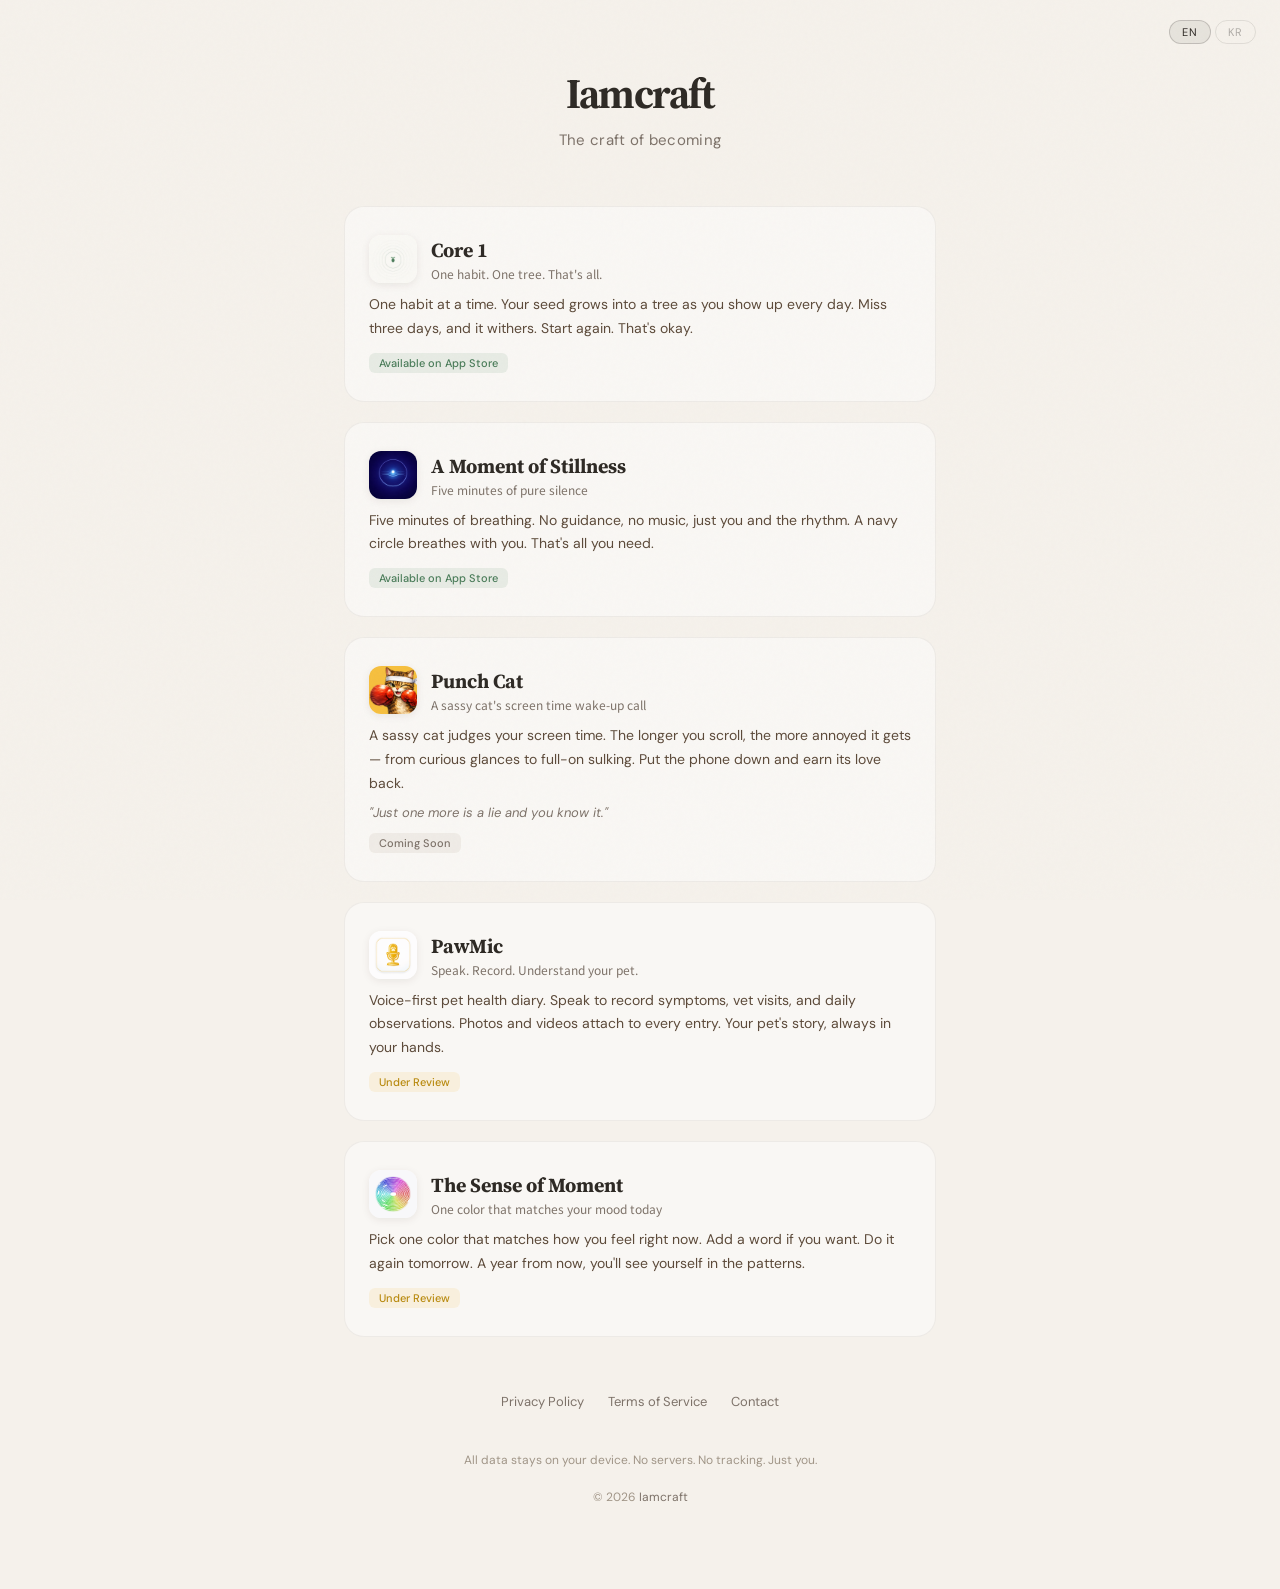
==== index.html @ b12e3357 "Update index.html" ====
<!DOCTYPE html>
<html lang="en">
<head>
  <meta charset="UTF-8">
  <meta name="viewport" content="width=device-width, initial-scale=1.0">
  <title>Iamcraft — The craft of becoming</title>
  <meta name="description" content="Iamcraft builds apps that help you craft who you are. Five apps, one philosophy: meet yourself.">
  <link rel="icon" type="image/svg+xml" href="data:image/svg+xml,<svg xmlns='http://www.w3.org/2000/svg' viewBox='0 0 100 100'><text y='.9em' font-size='90'>🌱</text></svg>">
  <style>
    @import url('https://fonts.googleapis.com/css2?family=Noto+Serif+KR:wght@400;600;700&family=Noto+Sans+KR:wght@300;400;500&family=Source+Serif+4:ital,wght@0,400;0,600;0,700;1,400&family=DM+Sans:ital,wght@0,300;0,400;0,500;1,300&display=swap');

    :root {
      --bg: #f5f1eb;
      --text: #2e2a25;
      --muted: #7d7269;
      --subtle: #a09587;
      --accent: #4a7c59;
      --card-bg: rgba(255,255,255,0.45);
      --card-border: rgba(125,114,105,0.1);
    }

    * { margin: 0; padding: 0; box-sizing: border-box; }

    body {
      font-family: 'DM Sans', 'Noto Sans KR', sans-serif;
      background: var(--bg);
      color: var(--text);
      min-height: 100vh;
    }

    body::after {
      content: '';
      position: fixed;
      top: 0; left: 0; right: 0; bottom: 0;
      pointer-events: none;
      opacity: 0.02;
      background-image: url("data:image/svg+xml,%3Csvg viewBox='0 0 256 256' xmlns='http://www.w3.org/2000/svg'%3E%3Cfilter id='noise'%3E%3CfeTurbulence type='fractalNoise' baseFrequency='0.9' numOctaves='4' stitchTiles='stitch'/%3E%3C/filter%3E%3Crect width='100%25' height='100%25' filter='url(%23noise)'/%3E%3C/svg%3E");
      z-index: 9999;
    }

    @keyframes fadeUp {
      from { opacity: 0; transform: translateY(24px); }
      to { opacity: 1; transform: translateY(0); }
    }

    .animate { opacity: 0; animation: fadeUp 0.8s ease forwards; }
    .animate-delay-1 { animation-delay: 0.15s; }
    .animate-delay-2 { animation-delay: 0.3s; }
    .animate-delay-3 { animation-delay: 0.45s; }
    .animate-delay-4 { animation-delay: 0.6s; }
    .animate-delay-5 { animation-delay: 0.75s; }
    .animate-delay-6 { animation-delay: 0.9s; }
    .animate-delay-7 { animation-delay: 1.05s; }

    .lang-toggle {
      position: fixed;
      top: 20px;
      right: 24px;
      display: flex;
      gap: 4px;
      z-index: 100;
    }

    .lang-btn {
      background: none;
      border: 1px solid rgba(46,42,37,0.1);
      border-radius: 14px;
      padding: 4px 12px;
      font-size: 11px;
      letter-spacing: 1px;
      color: rgba(46,42,37,0.35);
      cursor: pointer;
      transition: all 0.2s ease;
      font-family: 'DM Sans', sans-serif;
    }

    .lang-btn.active {
      background: rgba(46,42,37,0.07);
      color: var(--text);
      border-color: rgba(46,42,37,0.2);
    }

    .lang-btn:hover { background: rgba(46,42,37,0.05); }

    [data-lang] { display: none !important; }
    [data-lang].show { display: inline !important; }

    .container {
      max-width: 640px;
      margin: 0 auto;
      padding: 64px 24px 48px;
    }

    .header {
      text-align: center;
      margin-bottom: 56px;
    }

    .brand {
      font-family: 'Source Serif 4', 'Noto Serif KR', serif;
      font-size: 42px;
      font-weight: 700;
      color: var(--text);
      letter-spacing: -1.5px;
      margin-bottom: 8px;
    }

    .tagline {
      font-size: 15px;
      color: var(--muted);
      letter-spacing: 0.3px;
    }

    .apps {
      display: flex;
      flex-direction: column;
      gap: 20px;
      margin-bottom: 56px;
    }

    .app-card {
      background: var(--card-bg);
      border: 1.5px solid var(--card-border);
      border-radius: 20px;
      padding: 28px 24px;
      text-align: left;
      transition: transform 0.25s ease, box-shadow 0.25s ease;
      cursor: default;
    }

    .app-card:hover {
      transform: translateY(-3px);
      box-shadow: 0 12px 40px rgba(46,42,37,0.06);
    }

    .app-header {
      display: flex;
      align-items: center;
      gap: 14px;
      margin-bottom: 10px;
    }

    .app-icon {
      width: 48px;
      height: 48px;
      border-radius: 12px;
      flex-shrink: 0;
      overflow: hidden;
      box-shadow: 0 2px 8px rgba(0,0,0,0.08);
    }

    .app-icon img { width: 100%; height: 100%; object-fit: cover; }

    .app-name {
      font-family: 'Source Serif 4', 'Noto Serif KR', serif;
      font-size: 20px;
      font-weight: 700;
      color: var(--text);
    }

    .app-name-kr {
      font-family: 'Noto Sans KR', sans-serif;
      font-size: 12px;
      color: var(--muted);
      font-weight: 400;
      margin-top: 1px;
    }

    .app-desc {
      font-size: 14px;
      color: #5c4a3a;
      line-height: 1.7;
    }

    .app-cat-quote {
      font-size: 13px;
      color: var(--muted);
      font-style: italic;
      margin-top: 8px;
    }

    .badge {
      display: inline-block;
      font-size: 11px;
      font-weight: 500;
      padding: 3px 10px;
      border-radius: 6px;
      margin-top: 12px;
      text-decoration: none;
      transition: all 0.2s ease;
    }

    .badge-live { background: rgba(74,124,89,0.1); color: #4a7c59; }
    .badge-live:hover { background: rgba(74,124,89,0.18); }
    .badge-review { background: rgba(232,168,23,0.1); color: #b88a10; }
    .badge-soon { background: rgba(160,149,135,0.12); color: var(--muted); }

    .links {
      display: flex;
      gap: 24px;
      justify-content: center;
      flex-wrap: wrap;
      margin-bottom: 40px;
    }

    .links a {
      font-size: 13px;
      color: var(--muted);
      text-decoration: none;
      transition: color 0.2s;
    }

    .links a:hover { color: var(--accent); }

    .footer {
      text-align: center;
      padding-bottom: 32px;
    }

    .footer p {
      font-size: 12px;
      color: var(--subtle);
      line-height: 1.8;
    }

    .footer a { color: var(--muted); text-decoration: none; }
    .footer a:hover { color: var(--accent); }

    @media (max-width: 480px) {
      .container { padding: 48px 18px 32px; }
      .brand { font-size: 34px; }
      .app-card { padding: 22px 18px; }
    }
  </style>
</head>
<body>

<div class="lang-toggle">
  <button class="lang-btn active" onclick="setLang('en')" id="btn-en">EN</button>
  <button class="lang-btn" onclick="setLang('ko')" id="btn-ko">KR</button>
</div>

<div class="container">

  <div class="header animate">
    <div class="brand">Iamcraft</div>
    <div class="tagline">
      <span data-lang="en" class="show">The craft of becoming</span>
      <span data-lang="ko">나를 만드는 기술</span>
    </div>
  </div>

  <div class="apps">

    <!-- Core 1 -->
    <div class="app-card animate animate-delay-2">
      <div class="app-header">
        <div class="app-icon">
          <img src="core1-icon.png" alt="Core 1">
        </div>
        <div>
          <div class="app-name">Core 1</div>
          <div class="app-name-kr">
            <span data-lang="en" class="show">One habit. One tree. That's all.</span>
            <span data-lang="ko">습관 하나. 나무 하나. 그게 전부야.</span>
          </div>
        </div>
      </div>
      <div class="app-desc">
        <span data-lang="en" class="show">One habit at a time. Your seed grows into a tree as you show up every day. Miss three days, and it withers. Start again. That's okay.</span>
        <span data-lang="ko">한 번에 습관 하나. 씨앗을 심고 매일 체크인하면 나무가 자라. 3일 빠지면 시들어. 다시 심으면 돼. 괜찮아.</span>
      </div>
      <a href="https://apps.apple.com/app/core-1/id6759274693" class="badge badge-live" target="_blank">
        <span data-lang="en" class="show">Available on App Store</span>
        <span data-lang="ko">App Store에서 보기</span>
      </a>
    </div>

    <!-- A Moment of Stillness -->
    <div class="app-card animate animate-delay-3">
      <div class="app-header">
        <div class="app-icon">
          <img src="stillness-icon.png" alt="A Moment of Stillness">
        </div>
        <div>
          <div class="app-name">
            <span data-lang="en" class="show">A Moment of Stillness</span>
            <span data-lang="ko">정적의 시간</span>
          </div>
          <div class="app-name-kr">
            <span data-lang="en" class="show">Five minutes of pure silence</span>
            <span data-lang="ko">하루 5분, 나를 만나는 시간</span>
          </div>
        </div>
      </div>
      <div class="app-desc">
        <span data-lang="en" class="show">Five minutes of breathing. No guidance, no music, just you and the rhythm. A navy circle breathes with you. That's all you need.</span>
        <span data-lang="ko">목소리도, 음악도, 가이드도 없이. 숨쉬는 원 하나와 정적. 호흡 패턴을 설정하고, 알림을 받고, 매일의 기록을 달력에 남겨.</span>
      </div>
      <a href="https://apps.apple.com/app/a-moment-of-stillness/id6759428219" class="badge badge-live" target="_blank">
        <span data-lang="en" class="show">Available on App Store</span>
        <span data-lang="ko">App Store에서 보기</span>
      </a>
    </div>

    <!-- Punch Cat / 각성 한 방 -->
    <div class="app-card animate animate-delay-4">
      <div class="app-header">
        <div class="app-icon">
          <img src="punchcat-icon.png" alt="Punch Cat">
        </div>
        <div>
          <div class="app-name">
            <span data-lang="en" class="show">Punch Cat</span>
            <span data-lang="ko">각성 한 방</span>
          </div>
          <div class="app-name-kr">
            <span data-lang="en" class="show">A sassy cat's screen time wake-up call</span>
            <span data-lang="ko">도도한 고양이의 폰 내려놓기 잔소리</span>
          </div>
        </div>
      </div>
      <div class="app-desc">
        <span data-lang="en" class="show">A sassy cat judges your screen time. The longer you scroll, the more annoyed it gets — from curious glances to full-on sulking. Put the phone down and earn its love back.</span>
        <span data-lang="ko">도도한 고양이가 네 스크린 타임을 지켜봐. 오래 볼수록 더 삐져. 폰 내려놓으면 다시 사랑해줘.</span>
      </div>
      <div class="app-cat-quote">
        <span data-lang="en" class="show">"Just one more is a lie and you know it."</span>
        <span data-lang="ko">"하나만 더는 거짓말이잖아."</span>
      </div>
      <span class="badge badge-soon">
        <span data-lang="en" class="show">Coming Soon</span>
        <span data-lang="ko">출시 준비 중</span>
      </span>
    </div>

    <!-- PawMic -->
    <div class="app-card animate animate-delay-5">
      <div class="app-header">
        <div class="app-icon">
          <img src="pawmic-icon.png" alt="PawMic">
        </div>
        <div>
          <div class="app-name">PawMic</div>
          <div class="app-name-kr">
            <span data-lang="en" class="show">Speak. Record. Understand your pet.</span>
            <span data-lang="ko">말하고. 기록하고. 내 아이를 이해하고.</span>
          </div>
        </div>
      </div>
      <div class="app-desc">
        <span data-lang="en" class="show">Voice-first pet health diary. Speak to record symptoms, vet visits, and daily observations. Photos and videos attach to every entry. Your pet's story, always in your hands.</span>
        <span data-lang="ko">음성으로 기록하는 반려동물 건강 다이어리. 증상, 병원 방문, 일상을 말로 남기고, 사진과 영상을 함께 첨부해. 내 아이의 이야기, 항상 내 손안에.</span>
      </div>
      <span class="badge badge-review">
        <span data-lang="en" class="show">Under Review</span>
        <span data-lang="ko">심사 중</span>
      </span>
    </div>

    <!-- The Sense of Moment / 찰나의 감각 -->
    <div class="app-card animate animate-delay-6">
      <div class="app-header">
        <div class="app-icon">
          <img src="chalna-icon.png" alt="The Sense of Moment">
        </div>
        <div>
          <div class="app-name">
            <span data-lang="en" class="show">The Sense of Moment</span>
            <span data-lang="ko">찰나의 감각</span>
          </div>
          <div class="app-name-kr">
            <span data-lang="en" class="show">One color that matches your mood today</span>
            <span data-lang="ko">오늘 끌리는 색 하나</span>
          </div>
        </div>
      </div>
      <div class="app-desc">
        <span data-lang="en" class="show">Pick one color that matches how you feel right now. Add a word if you want. Do it again tomorrow. A year from now, you'll see yourself in the patterns.</span>
        <span data-lang="ko">지금 기분에 맞는 색 하나를 골라. 단어를 더해도 좋아. 내일 또 해봐. 1년 뒤, 패턴 속에서 나를 발견하게 될 거야.</span>
      </div>
      <span class="badge badge-review">
        <span data-lang="en" class="show">Under Review</span>
        <span data-lang="ko">심사 중</span>
      </span>
    </div>

  </div>

  <div class="links animate animate-delay-7">
    <a href="/privacy">Privacy Policy</a>
    <a href="/terms">Terms of Service</a>
    <a href="/contact">Contact</a>
  </div>

  <div class="footer animate animate-delay-7">
    <p>
      <span data-lang="en" class="show">All data stays on your device. No servers. No tracking. Just you.</span>
      <span data-lang="ko">모든 데이터는 기기에만 저장됩니다. 서버 없음. 추적 없음. 당신만.</span>
    </p>
    <p style="margin-top: 16px;">
      &copy; 2026 <a href="/">Iamcraft</a>
    </p>
  </div>

</div>

<script>
  function setLang(lang) {
    document.querySelectorAll('[data-lang]').forEach(function(el) {
      el.classList.toggle('show', el.dataset.lang === lang);
    });
    document.getElementById('btn-en').classList.toggle('active', lang === 'en');
    document.getElementById('btn-ko').classList.toggle('active', lang === 'ko');
    document.documentElement.lang = lang;
  }
  var isKo = navigator.language.startsWith('ko');
  setLang(isKo ? 'ko' : 'en');
</script>

</body>
</html>
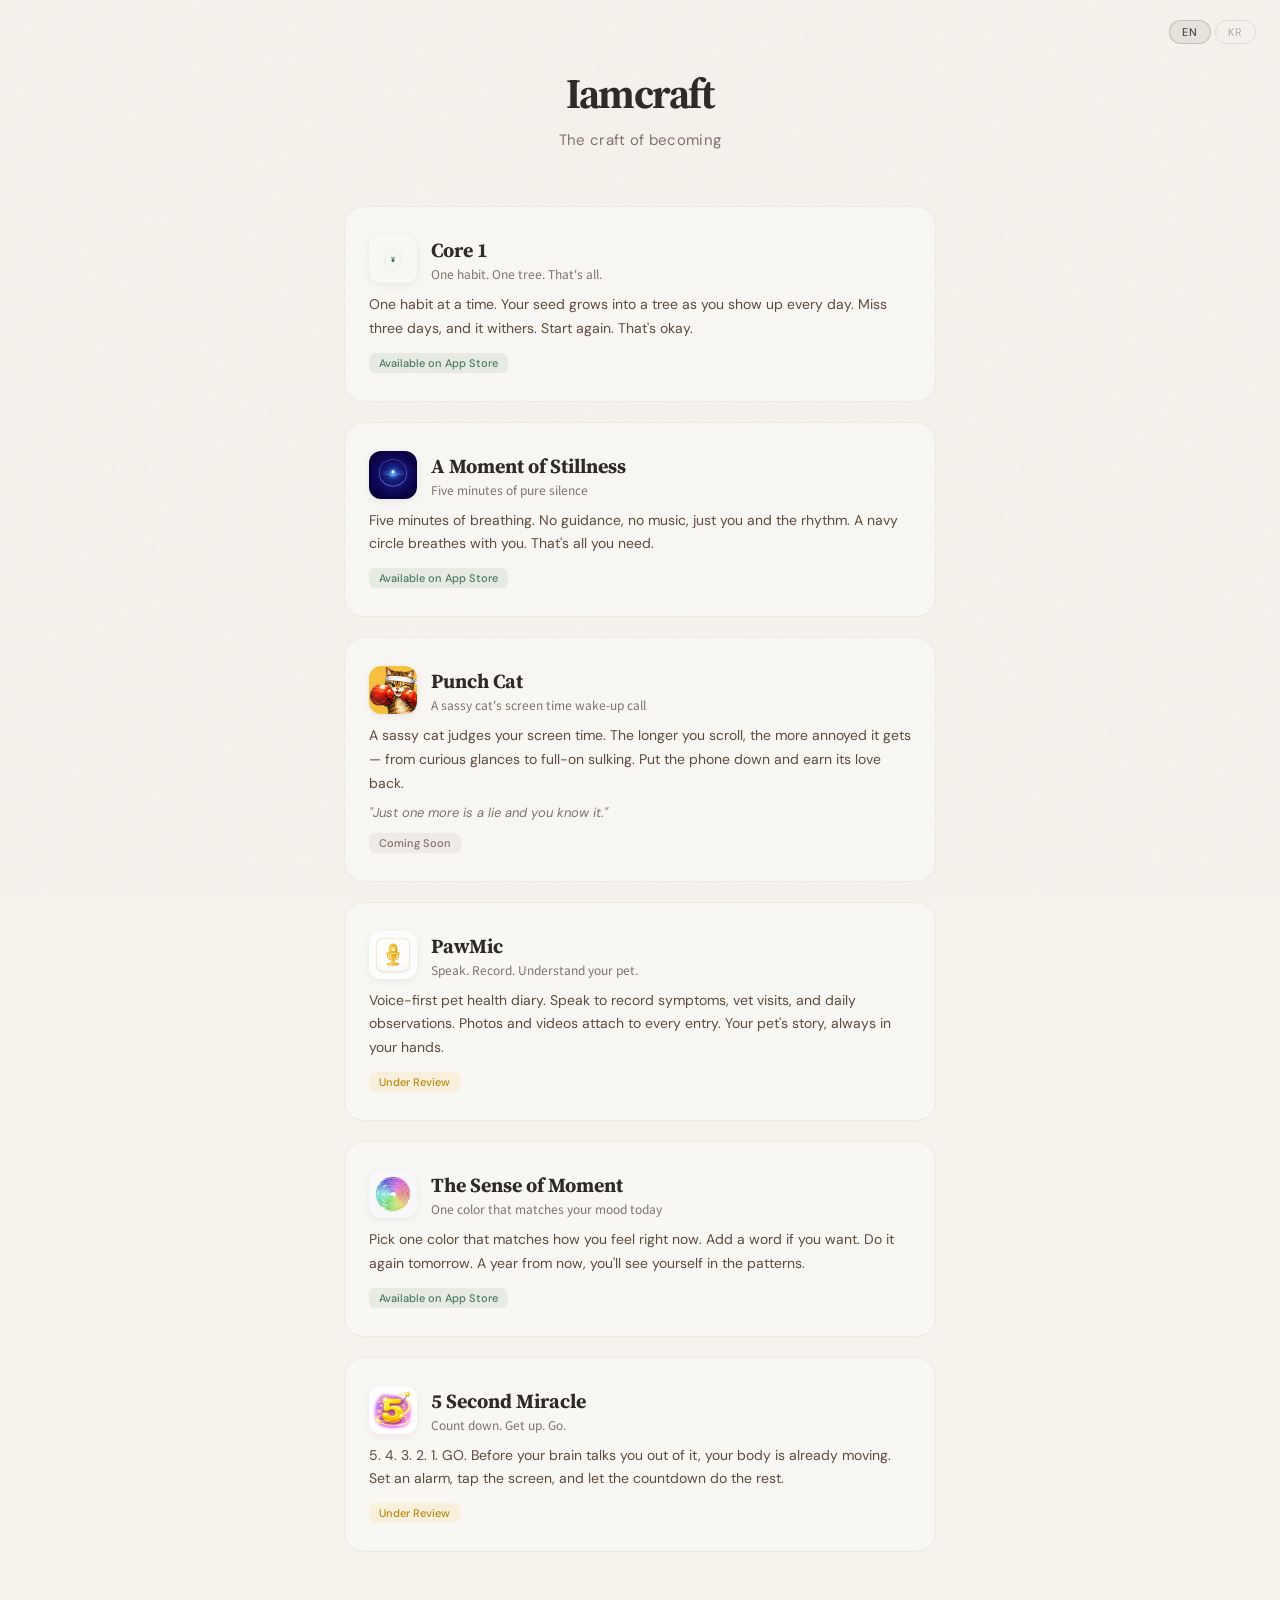
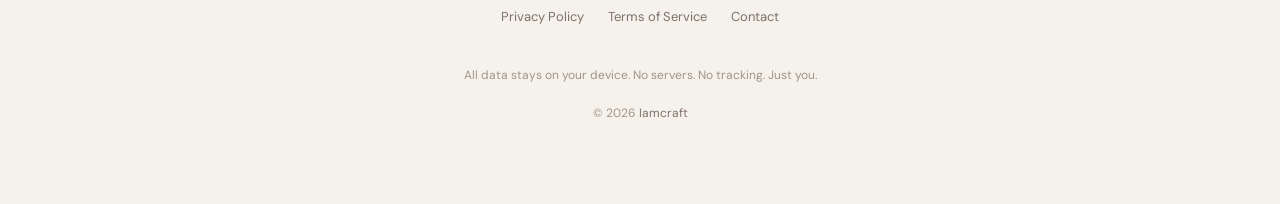
==== commit ec2923c2: "Update index.html" ====
--- a/index.html
+++ b/index.html
@@ -51,6 +51,7 @@
     .animate-delay-5 { animation-delay: 0.75s; }
     .animate-delay-6 { animation-delay: 0.9s; }
     .animate-delay-7 { animation-delay: 1.05s; }
+    .animate-delay-8 { animation-delay: 1.2s; }
 
     .lang-toggle {
       position: fixed;
@@ -256,7 +257,7 @@
     <div class="app-card animate animate-delay-2">
       <div class="app-header">
         <div class="app-icon">
-          <img src="core1-icon.png" alt="Core 1">
+          <img src="[data-uri]" alt="Core 1">
         </div>
         <div>
           <div class="app-name">Core 1</div>
@@ -280,7 +281,7 @@
     <div class="app-card animate animate-delay-3">
       <div class="app-header">
         <div class="app-icon">
-          <img src="stillness-icon.png" alt="A Moment of Stillness">
+          <img src="[data-uri]" alt="A Moment of Stillness">
         </div>
         <div>
           <div class="app-name">
@@ -307,7 +308,7 @@
     <div class="app-card animate animate-delay-4">
       <div class="app-header">
         <div class="app-icon">
-          <img src="punchcat-icon.png" alt="Punch Cat">
+          <img src="[data-uri]" alt="Punch Cat">
         </div>
         <div>
           <div class="app-name">
@@ -338,7 +339,7 @@
     <div class="app-card animate animate-delay-5">
       <div class="app-header">
         <div class="app-icon">
-          <img src="pawmic-icon.png" alt="PawMic">
+          <img src="[data-uri]" alt="PawMic">
         </div>
         <div>
           <div class="app-name">PawMic</div>
@@ -362,7 +363,7 @@
     <div class="app-card animate animate-delay-6">
       <div class="app-header">
         <div class="app-icon">
-          <img src="chalna-icon.png" alt="The Sense of Moment">
+          <img src="[data-uri]" alt="The Sense of Moment">
         </div>
         <div>
           <div class="app-name">
@@ -378,6 +379,33 @@
       <div class="app-desc">
         <span data-lang="en" class="show">Pick one color that matches how you feel right now. Add a word if you want. Do it again tomorrow. A year from now, you'll see yourself in the patterns.</span>
         <span data-lang="ko">지금 기분에 맞는 색 하나를 골라. 단어를 더해도 좋아. 내일 또 해봐. 1년 뒤, 패턴 속에서 나를 발견하게 될 거야.</span>
+      </div>
+      <a href="https://apps.apple.com/app/the-sense-of-moment/id6759734806" class="badge badge-live" target="_blank">
+        <span data-lang="en" class="show">Available on App Store</span>
+        <span data-lang="ko">App Store에서 보기</span>
+      </a>
+    </div>
+
+    <!-- 5 Second Miracle / 5초의 기적 -->
+    <div class="app-card animate animate-delay-7">
+      <div class="app-header">
+        <div class="app-icon">
+          <img src="[data-uri]" alt="5 Second Miracle">
+        </div>
+        <div>
+          <div class="app-name">
+            <span data-lang="en" class="show">5 Second Miracle</span>
+            <span data-lang="ko">5초의 기적</span>
+          </div>
+          <div class="app-name-kr">
+            <span data-lang="en" class="show">Count down. Get up. Go.</span>
+            <span data-lang="ko">세고. 일어나고. 지금 당장.</span>
+          </div>
+        </div>
+      </div>
+      <div class="app-desc">
+        <span data-lang="en" class="show">5. 4. 3. 2. 1. GO. Before your brain talks you out of it, your body is already moving. Set an alarm, tap the screen, and let the countdown do the rest.</span>
+        <span data-lang="ko">5. 4. 3. 2. 1. 지금 당장. 뇌가 변명을 시작하기 전에 몸이 먼저 움직여. 알람을 맞추고, 화면을 터치하면 카운트다운이 나머지를 해줘.</span>
       </div>
       <span class="badge badge-review">
         <span data-lang="en" class="show">Under Review</span>
@@ -387,13 +415,13 @@
 
   </div>
 
-  <div class="links animate animate-delay-7">
+  <div class="links animate animate-delay-8">
     <a href="/privacy">Privacy Policy</a>
     <a href="/terms">Terms of Service</a>
     <a href="/contact">Contact</a>
   </div>
 
-  <div class="footer animate animate-delay-7">
+  <div class="footer animate animate-delay-8">
     <p>
       <span data-lang="en" class="show">All data stays on your device. No servers. No tracking. Just you.</span>
       <span data-lang="ko">모든 데이터는 기기에만 저장됩니다. 서버 없음. 추적 없음. 당신만.</span>
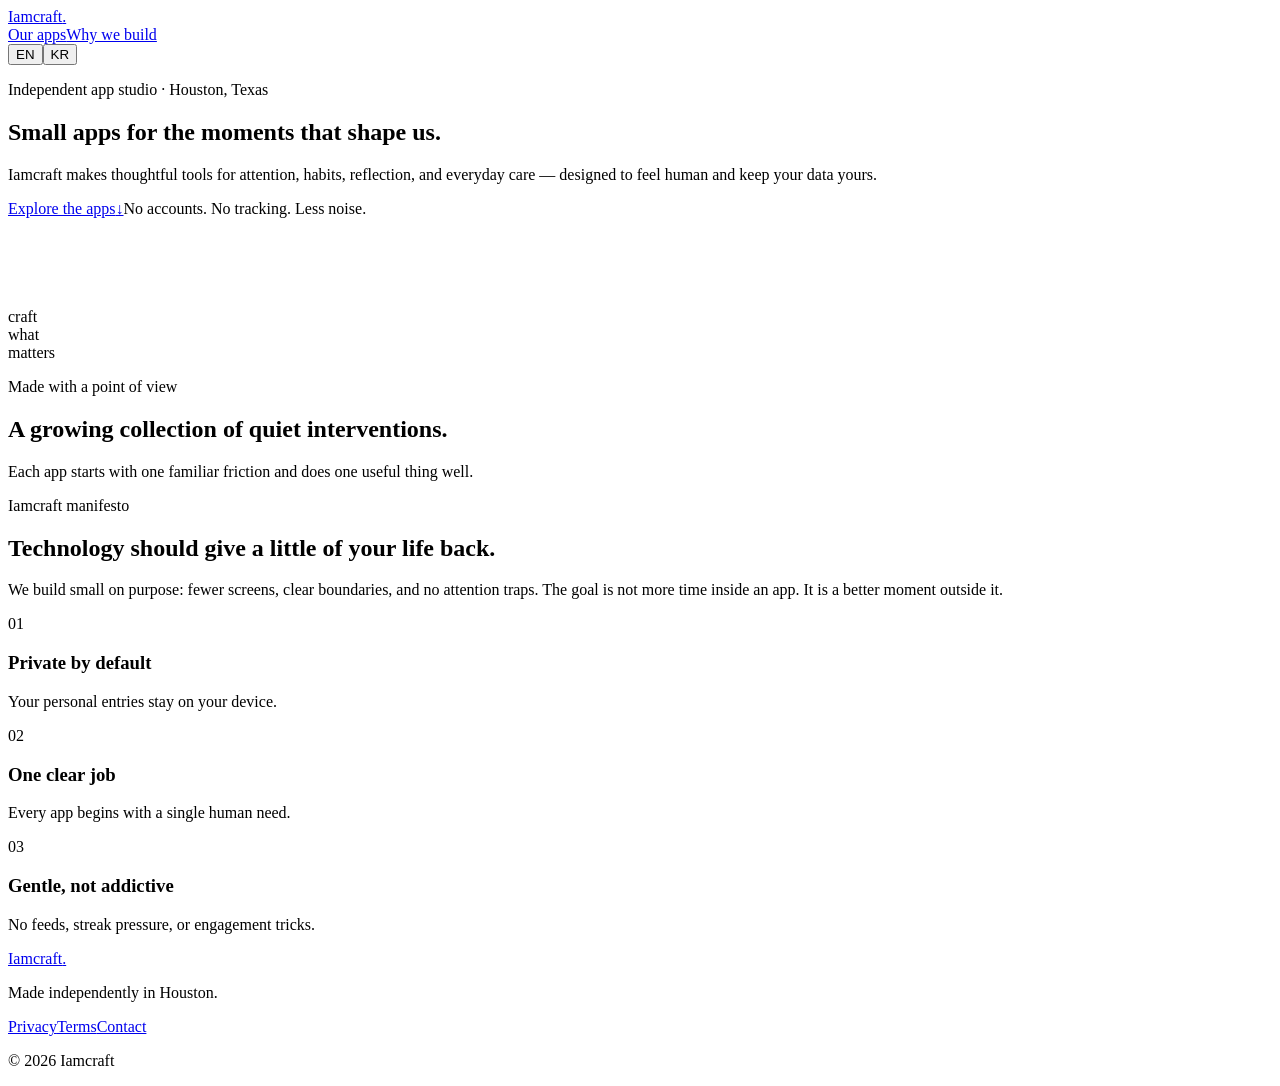
==== commit e0024f03: "Update print statement from 'Hello' to 'Goodbye'" ====
--- a/index.html
+++ b/index.html
@@ -1,450 +1,6 @@
-<!DOCTYPE html>
-<html lang="en">
-<head>
-  <meta charset="UTF-8">
-  <meta name="viewport" content="width=device-width, initial-scale=1.0">
-  <title>Iamcraft — The craft of becoming</title>
-  <meta name="description" content="Iamcraft builds apps that help you craft who you are. Five apps, one philosophy: meet yourself.">
-  <link rel="icon" type="image/svg+xml" href="data:image/svg+xml,<svg xmlns='http://www.w3.org/2000/svg' viewBox='0 0 100 100'><text y='.9em' font-size='90'>🌱</text></svg>">
-  <style>
-    @import url('https://fonts.googleapis.com/css2?family=Noto+Serif+KR:wght@400;600;700&family=Noto+Sans+KR:wght@300;400;500&family=Source+Serif+4:ital,wght@0,400;0,600;0,700;1,400&family=DM+Sans:ital,wght@0,300;0,400;0,500;1,300&display=swap');
-
-    :root {
-      --bg: #f5f1eb;
-      --text: #2e2a25;
-      --muted: #7d7269;
-      --subtle: #a09587;
-      --accent: #4a7c59;
-      --card-bg: rgba(255,255,255,0.45);
-      --card-border: rgba(125,114,105,0.1);
-    }
-
-    * { margin: 0; padding: 0; box-sizing: border-box; }
-
-    body {
-      font-family: 'DM Sans', 'Noto Sans KR', sans-serif;
-      background: var(--bg);
-      color: var(--text);
-      min-height: 100vh;
-    }
-
-    body::after {
-      content: '';
-      position: fixed;
-      top: 0; left: 0; right: 0; bottom: 0;
-      pointer-events: none;
-      opacity: 0.02;
-      background-image: url("data:image/svg+xml,%3Csvg viewBox='0 0 256 256' xmlns='http://www.w3.org/2000/svg'%3E%3Cfilter id='noise'%3E%3CfeTurbulence type='fractalNoise' baseFrequency='0.9' numOctaves='4' stitchTiles='stitch'/%3E%3C/filter%3E%3Crect width='100%25' height='100%25' filter='url(%23noise)'/%3E%3C/svg%3E");
-      z-index: 9999;
-    }
-
-    @keyframes fadeUp {
-      from { opacity: 0; transform: translateY(24px); }
-      to { opacity: 1; transform: translateY(0); }
-    }
-
-    .animate { opacity: 0; animation: fadeUp 0.8s ease forwards; }
-    .animate-delay-1 { animation-delay: 0.15s; }
-    .animate-delay-2 { animation-delay: 0.3s; }
-    .animate-delay-3 { animation-delay: 0.45s; }
-    .animate-delay-4 { animation-delay: 0.6s; }
-    .animate-delay-5 { animation-delay: 0.75s; }
-    .animate-delay-6 { animation-delay: 0.9s; }
-    .animate-delay-7 { animation-delay: 1.05s; }
-    .animate-delay-8 { animation-delay: 1.2s; }
-
-    .lang-toggle {
-      position: fixed;
-      top: 20px;
-      right: 24px;
-      display: flex;
-      gap: 4px;
-      z-index: 100;
-    }
-
-    .lang-btn {
-      background: none;
-      border: 1px solid rgba(46,42,37,0.1);
-      border-radius: 14px;
-      padding: 4px 12px;
-      font-size: 11px;
-      letter-spacing: 1px;
-      color: rgba(46,42,37,0.35);
-      cursor: pointer;
-      transition: all 0.2s ease;
-      font-family: 'DM Sans', sans-serif;
-    }
-
-    .lang-btn.active {
-      background: rgba(46,42,37,0.07);
-      color: var(--text);
-      border-color: rgba(46,42,37,0.2);
-    }
-
-    .lang-btn:hover { background: rgba(46,42,37,0.05); }
-
-    [data-lang] { display: none !important; }
-    [data-lang].show { display: inline !important; }
-
-    .container {
-      max-width: 640px;
-      margin: 0 auto;
-      padding: 64px 24px 48px;
-    }
-
-    .header {
-      text-align: center;
-      margin-bottom: 56px;
-    }
-
-    .brand {
-      font-family: 'Source Serif 4', 'Noto Serif KR', serif;
-      font-size: 42px;
-      font-weight: 700;
-      color: var(--text);
-      letter-spacing: -1.5px;
-      margin-bottom: 8px;
-    }
-
-    .tagline {
-      font-size: 15px;
-      color: var(--muted);
-      letter-spacing: 0.3px;
-    }
-
-    .apps {
-      display: flex;
-      flex-direction: column;
-      gap: 20px;
-      margin-bottom: 56px;
-    }
-
-    .app-card {
-      background: var(--card-bg);
-      border: 1.5px solid var(--card-border);
-      border-radius: 20px;
-      padding: 28px 24px;
-      text-align: left;
-      transition: transform 0.25s ease, box-shadow 0.25s ease;
-      cursor: default;
-    }
-
-    .app-card:hover {
-      transform: translateY(-3px);
-      box-shadow: 0 12px 40px rgba(46,42,37,0.06);
-    }
-
-    .app-header {
-      display: flex;
-      align-items: center;
-      gap: 14px;
-      margin-bottom: 10px;
-    }
-
-    .app-icon {
-      width: 48px;
-      height: 48px;
-      border-radius: 12px;
-      flex-shrink: 0;
-      overflow: hidden;
-      box-shadow: 0 2px 8px rgba(0,0,0,0.08);
-    }
-
-    .app-icon img { width: 100%; height: 100%; object-fit: cover; }
-
-    .app-name {
-      font-family: 'Source Serif 4', 'Noto Serif KR', serif;
-      font-size: 20px;
-      font-weight: 700;
-      color: var(--text);
-    }
-
-    .app-name-kr {
-      font-family: 'Noto Sans KR', sans-serif;
-      font-size: 12px;
-      color: var(--muted);
-      font-weight: 400;
-      margin-top: 1px;
-    }
-
-    .app-desc {
-      font-size: 14px;
-      color: #5c4a3a;
-      line-height: 1.7;
-    }
-
-    .app-cat-quote {
-      font-size: 13px;
-      color: var(--muted);
-      font-style: italic;
-      margin-top: 8px;
-    }
-
-    .badge {
-      display: inline-block;
-      font-size: 11px;
-      font-weight: 500;
-      padding: 3px 10px;
-      border-radius: 6px;
-      margin-top: 12px;
-      text-decoration: none;
-      transition: all 0.2s ease;
-    }
-
-    .badge-live { background: rgba(74,124,89,0.1); color: #4a7c59; }
-    .badge-live:hover { background: rgba(74,124,89,0.18); }
-    .badge-review { background: rgba(232,168,23,0.1); color: #b88a10; }
-    .badge-soon { background: rgba(160,149,135,0.12); color: var(--muted); }
-
-    .links {
-      display: flex;
-      gap: 24px;
-      justify-content: center;
-      flex-wrap: wrap;
-      margin-bottom: 40px;
-    }
-
-    .links a {
-      font-size: 13px;
-      color: var(--muted);
-      text-decoration: none;
-      transition: color 0.2s;
-    }
-
-    .links a:hover { color: var(--accent); }
-
-    .footer {
-      text-align: center;
-      padding-bottom: 32px;
-    }
-
-    .footer p {
-      font-size: 12px;
-      color: var(--subtle);
-      line-height: 1.8;
-    }
-
-    .footer a { color: var(--muted); text-decoration: none; }
-    .footer a:hover { color: var(--accent); }
-
-    @media (max-width: 480px) {
-      .container { padding: 48px 18px 32px; }
-      .brand { font-size: 34px; }
-      .app-card { padding: 22px 18px; }
-    }
-  </style>
-</head>
-<body>
-
-<div class="lang-toggle">
-  <button class="lang-btn active" onclick="setLang('en')" id="btn-en">EN</button>
-  <button class="lang-btn" onclick="setLang('ko')" id="btn-ko">KR</button>
-</div>
-
-<div class="container">
-
-  <div class="header animate">
-    <div class="brand">Iamcraft</div>
-    <div class="tagline">
-      <span data-lang="en" class="show">The craft of becoming</span>
-      <span data-lang="ko">나를 만드는 기술</span>
-    </div>
-  </div>
-
-  <div class="apps">
-
-    <!-- Core 1 -->
-    <div class="app-card animate animate-delay-2">
-      <div class="app-header">
-        <div class="app-icon">
-          <img src="[data-uri]" alt="Core 1">
-        </div>
-        <div>
-          <div class="app-name">Core 1</div>
-          <div class="app-name-kr">
-            <span data-lang="en" class="show">One habit. One tree. That's all.</span>
-            <span data-lang="ko">습관 하나. 나무 하나. 그게 전부야.</span>
-          </div>
-        </div>
-      </div>
-      <div class="app-desc">
-        <span data-lang="en" class="show">One habit at a time. Your seed grows into a tree as you show up every day. Miss three days, and it withers. Start again. That's okay.</span>
-        <span data-lang="ko">한 번에 습관 하나. 씨앗을 심고 매일 체크인하면 나무가 자라. 3일 빠지면 시들어. 다시 심으면 돼. 괜찮아.</span>
-      </div>
-      <a href="https://apps.apple.com/app/core-1/id6759274693" class="badge badge-live" target="_blank">
-        <span data-lang="en" class="show">Available on App Store</span>
-        <span data-lang="ko">App Store에서 보기</span>
-      </a>
-    </div>
-
-    <!-- A Moment of Stillness -->
-    <div class="app-card animate animate-delay-3">
-      <div class="app-header">
-        <div class="app-icon">
-          <img src="[data-uri]" alt="A Moment of Stillness">
-        </div>
-        <div>
-          <div class="app-name">
-            <span data-lang="en" class="show">A Moment of Stillness</span>
-            <span data-lang="ko">정적의 시간</span>
-          </div>
-          <div class="app-name-kr">
-            <span data-lang="en" class="show">Five minutes of pure silence</span>
-            <span data-lang="ko">하루 5분, 나를 만나는 시간</span>
-          </div>
-        </div>
-      </div>
-      <div class="app-desc">
-        <span data-lang="en" class="show">Five minutes of breathing. No guidance, no music, just you and the rhythm. A navy circle breathes with you. That's all you need.</span>
-        <span data-lang="ko">목소리도, 음악도, 가이드도 없이. 숨쉬는 원 하나와 정적. 호흡 패턴을 설정하고, 알림을 받고, 매일의 기록을 달력에 남겨.</span>
-      </div>
-      <a href="https://apps.apple.com/app/a-moment-of-stillness/id6759428219" class="badge badge-live" target="_blank">
-        <span data-lang="en" class="show">Available on App Store</span>
-        <span data-lang="ko">App Store에서 보기</span>
-      </a>
-    </div>
-
-    <!-- Punch Cat / 각성 한 방 -->
-    <div class="app-card animate animate-delay-4">
-      <div class="app-header">
-        <div class="app-icon">
-          <img src="[data-uri]" alt="Punch Cat">
-        </div>
-        <div>
-          <div class="app-name">
-            <span data-lang="en" class="show">Punch Cat</span>
-            <span data-lang="ko">각성 한 방</span>
-          </div>
-          <div class="app-name-kr">
-            <span data-lang="en" class="show">A sassy cat's screen time wake-up call</span>
-            <span data-lang="ko">도도한 고양이의 폰 내려놓기 잔소리</span>
-          </div>
-        </div>
-      </div>
-      <div class="app-desc">
-        <span data-lang="en" class="show">A sassy cat judges your screen time. The longer you scroll, the more annoyed it gets — from curious glances to full-on sulking. Put the phone down and earn its love back.</span>
-        <span data-lang="ko">도도한 고양이가 네 스크린 타임을 지켜봐. 오래 볼수록 더 삐져. 폰 내려놓으면 다시 사랑해줘.</span>
-      </div>
-      <div class="app-cat-quote">
-        <span data-lang="en" class="show">"Just one more is a lie and you know it."</span>
-        <span data-lang="ko">"하나만 더는 거짓말이잖아."</span>
-      </div>
-      <span class="badge badge-soon">
-        <span data-lang="en" class="show">Coming Soon</span>
-        <span data-lang="ko">출시 준비 중</span>
-      </span>
-    </div>
-
-    <!-- PawMic -->
-    <div class="app-card animate animate-delay-5">
-      <div class="app-header">
-        <div class="app-icon">
-          <img src="[data-uri]" alt="PawMic">
-        </div>
-        <div>
-          <div class="app-name">PawMic</div>
-          <div class="app-name-kr">
-            <span data-lang="en" class="show">Speak. Record. Understand your pet.</span>
-            <span data-lang="ko">말하고. 기록하고. 내 아이를 이해하고.</span>
-          </div>
-        </div>
-      </div>
-      <div class="app-desc">
-        <span data-lang="en" class="show">Voice-first pet health diary. Speak to record symptoms, vet visits, and daily observations. Photos and videos attach to every entry. Your pet's story, always in your hands.</span>
-        <span data-lang="ko">음성으로 기록하는 반려동물 건강 다이어리. 증상, 병원 방문, 일상을 말로 남기고, 사진과 영상을 함께 첨부해. 내 아이의 이야기, 항상 내 손안에.</span>
-      </div>
-      <span class="badge badge-review">
-        <span data-lang="en" class="show">Under Review</span>
-        <span data-lang="ko">심사 중</span>
-      </span>
-    </div>
-
-    <!-- The Sense of Moment / 찰나의 감각 -->
-    <div class="app-card animate animate-delay-6">
-      <div class="app-header">
-        <div class="app-icon">
-          <img src="[data-uri]" alt="The Sense of Moment">
-        </div>
-        <div>
-          <div class="app-name">
-            <span data-lang="en" class="show">The Sense of Moment</span>
-            <span data-lang="ko">찰나의 감각</span>
-          </div>
-          <div class="app-name-kr">
-            <span data-lang="en" class="show">One color that matches your mood today</span>
-            <span data-lang="ko">오늘 끌리는 색 하나</span>
-          </div>
-        </div>
-      </div>
-      <div class="app-desc">
-        <span data-lang="en" class="show">Pick one color that matches how you feel right now. Add a word if you want. Do it again tomorrow. A year from now, you'll see yourself in the patterns.</span>
-        <span data-lang="ko">지금 기분에 맞는 색 하나를 골라. 단어를 더해도 좋아. 내일 또 해봐. 1년 뒤, 패턴 속에서 나를 발견하게 될 거야.</span>
-      </div>
-      <a href="https://apps.apple.com/app/the-sense-of-moment/id6759734806" class="badge badge-live" target="_blank">
-        <span data-lang="en" class="show">Available on App Store</span>
-        <span data-lang="ko">App Store에서 보기</span>
-      </a>
-    </div>
-
-    <!-- 5 Second Miracle / 5초의 기적 -->
-    <div class="app-card animate animate-delay-7">
-      <div class="app-header">
-        <div class="app-icon">
-          <img src="[data-uri]" alt="5 Second Miracle">
-        </div>
-        <div>
-          <div class="app-name">
-            <span data-lang="en" class="show">5 Second Miracle</span>
-            <span data-lang="ko">5초의 기적</span>
-          </div>
-          <div class="app-name-kr">
-            <span data-lang="en" class="show">Count down. Get up. Go.</span>
-            <span data-lang="ko">세고. 일어나고. 지금 당장.</span>
-          </div>
-        </div>
-      </div>
-      <div class="app-desc">
-        <span data-lang="en" class="show">5. 4. 3. 2. 1. GO. Before your brain talks you out of it, your body is already moving. Set an alarm, tap the screen, and let the countdown do the rest.</span>
-        <span data-lang="ko">5. 4. 3. 2. 1. 지금 당장. 뇌가 변명을 시작하기 전에 몸이 먼저 움직여. 알람을 맞추고, 화면을 터치하면 카운트다운이 나머지를 해줘.</span>
-      </div>
-      <span class="badge badge-review">
-        <span data-lang="en" class="show">Under Review</span>
-        <span data-lang="ko">심사 중</span>
-      </span>
-    </div>
-
-  </div>
-
-  <div class="links animate animate-delay-8">
-    <a href="/privacy">Privacy Policy</a>
-    <a href="/terms">Terms of Service</a>
-    <a href="/contact">Contact</a>
-  </div>
-
-  <div class="footer animate animate-delay-8">
-    <p>
-      <span data-lang="en" class="show">All data stays on your device. No servers. No tracking. Just you.</span>
-      <span data-lang="ko">모든 데이터는 기기에만 저장됩니다. 서버 없음. 추적 없음. 당신만.</span>
-    </p>
-    <p style="margin-top: 16px;">
-      &copy; 2026 <a href="/">Iamcraft</a>
-    </p>
-  </div>
-
-</div>
-
-<script>
-  function setLang(lang) {
-    document.querySelectorAll('[data-lang]').forEach(function(el) {
-      el.classList.toggle('show', el.dataset.lang === lang);
-    });
-    document.getElementById('btn-en').classList.toggle('active', lang === 'en');
-    document.getElementById('btn-ko').classList.toggle('active', lang === 'ko');
-    document.documentElement.lang = lang;
-  }
-  var isKo = navigator.language.startsWith('ko');
-  setLang(isKo ? 'ko' : 'en');
-</script>
-
-</body>
-</html>
+<!doctype html><html lang="en"><head><meta charset="utf-8"><meta name="viewport" content="width=device-width,initial-scale=1"><title>Iamcraft — Small apps for meaningful moments</title><meta name="description" content="An independent app studio making thoughtful tools for attention, habits, reflection, and everyday care."><link rel="stylesheet" href="style.css"></head><body><main>
+<header class="siteHeader"><a href="./" class="wordmark">Iamcraft<span>.</span></a><nav><a href="#apps" data-en="Our apps" data-ko="앱 보기">Our apps</a><a href="#about" data-en="Why we build" data-ko="우리가 만드는 이유">Why we build</a></nav><div class="lang"><button class="active" data-set-lang="en">EN</button><button data-set-lang="ko">KR</button></div></header>
+<section class="hero"><div class="heroCopy"><p class="eyebrow" data-en="Independent app studio · Houston, Texas" data-ko="휴스턴의 독립 앱 스튜디오">Independent app studio · Houston, Texas</p><h1 data-en="Small apps for the moments that shape us." data-ko="우리를 조금씩 바꾸는 순간을 위한 작은 앱.">Small apps for the moments that shape us.</h1><p class="lede" data-en="Iamcraft makes thoughtful tools for attention, habits, reflection, and everyday care — designed to feel human and keep your data yours." data-ko="Iamcraft는 집중, 습관, 성찰, 일상의 돌봄을 위한 사려 깊은 도구를 만듭니다. 사람답게 느껴지고, 당신의 데이터는 당신에게 남도록 설계합니다.">Iamcraft makes thoughtful tools for attention, habits, reflection, and everyday care — designed to feel human and keep your data yours.</p><div class="heroActions"><a class="primary" href="#apps"><span data-en="Explore the apps" data-ko="앱 둘러보기">Explore the apps</span><b>↓</b></a><span class="quietNote" data-en="No accounts. No tracking. Less noise." data-ko="가입 없음. 추적 없음. 소음은 더 적게.">No accounts. No tracking. Less noise.</span></div></div><div class="heroIcons"><div class="floatingIcon icon1"><img src="apps/core1-icon.jpg" alt=""></div><div class="floatingIcon icon2"><img src="apps/stillness-icon.png" alt=""></div><div class="floatingIcon icon3"><img src="apps/punchcat-icon.png" alt=""></div><div class="floatingIcon icon4"><img src="apps/pawmic-icon.png" alt=""></div><div class="floatingIcon icon5"><img src="apps/chalna-icon.jpg" alt=""></div><div class="orbit"></div><div class="orbit orbitB"></div><span class="craftMark">craft<br>what<br>matters</span></div></section>
+<section class="appsSection" id="apps"><div class="sectionHead"><p class="eyebrow" data-en="Made with a point of view" data-ko="분명한 관점으로 만듭니다">Made with a point of view</p><h2 data-en="A growing collection of quiet interventions." data-ko="일상을 살짝 바꾸는 조용한 앱들.">A growing collection of quiet interventions.</h2><p data-en="Each app starts with one familiar friction and does one useful thing well." data-ko="익숙한 불편 하나에서 시작해, 꼭 필요한 한 가지를 잘하도록 만듭니다.">Each app starts with one familiar friction and does one useful thing well.</p></div><div class="appGrid" id="appGrid"></div></section>
+<section class="belief" id="about"><div class="beliefLead"><p class="eyebrow">Iamcraft manifesto</p><h2 data-en="Technology should give a little of your life back." data-ko="기술은 우리 삶의 시간을 조금 돌려줘야 합니다.">Technology should give a little of your life back.</h2><p data-en="We build small on purpose: fewer screens, clear boundaries, and no attention traps. The goal is not more time inside an app. It is a better moment outside it." data-ko="작게 만드는 데에는 이유가 있습니다. 화면은 적게, 경계는 분명하게, 시선을 붙잡는 장치는 없게. 앱 안에서 더 오래 머무는 것이 아니라, 앱 밖의 순간이 더 나아지는 것이 목표입니다.">We build small on purpose: fewer screens, clear boundaries, and no attention traps. The goal is not more time inside an app. It is a better moment outside it.</p></div><div class="principles"><div><span>01</span><h3 data-en="Private by default" data-ko="기본부터 프라이빗">Private by default</h3><p data-en="Your personal entries stay on your device." data-ko="개인 기록은 사용자의 기기에 남습니다.">Your personal entries stay on your device.</p></div><div><span>02</span><h3 data-en="One clear job" data-ko="분명한 한 가지">One clear job</h3><p data-en="Every app begins with a single human need." data-ko="모든 앱은 하나의 사람다운 필요에서 시작합니다.">Every app begins with a single human need.</p></div><div><span>03</span><h3 data-en="Gentle, not addictive" data-ko="중독 대신 다정함">Gentle, not addictive</h3><p data-en="No feeds, streak pressure, or engagement tricks." data-ko="피드, 스트릭 압박, 체류 유도 장치를 쓰지 않습니다.">No feeds, streak pressure, or engagement tricks.</p></div></div></section>
+<footer><div><a href="./" class="wordmark light">Iamcraft<span>.</span></a><p data-en="Made independently in Houston." data-ko="휴스턴에서 독립적으로 만듭니다.">Made independently in Houston.</p></div><div class="footerLinks"><a href="privacy/" data-en="Privacy" data-ko="개인정보처리방침">Privacy</a><a href="terms/" data-en="Terms" data-ko="이용약관">Terms</a><a href="mailto:support@iamcraft.co" data-en="Contact" data-ko="문의">Contact</a></div><p class="copyright">© 2026 Iamcraft</p></footer></main><script src="site.js"></script></body></html>
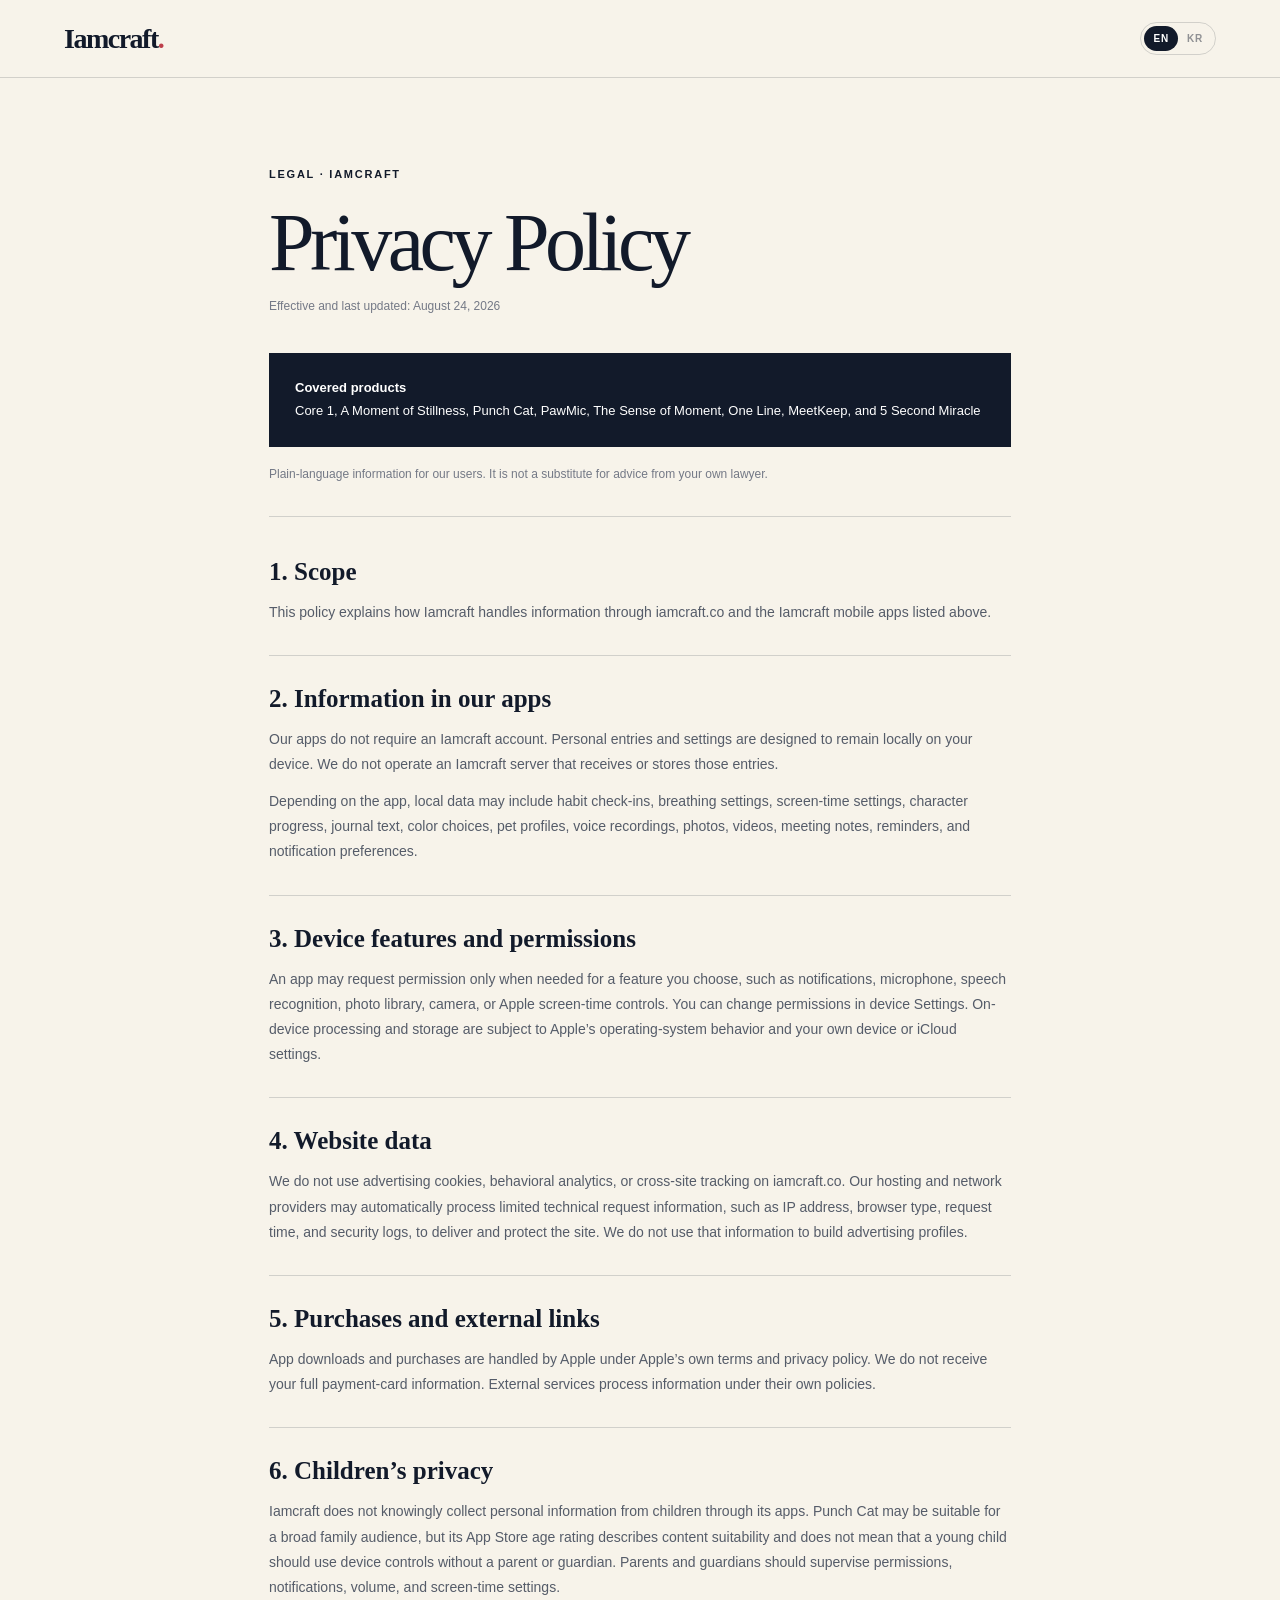
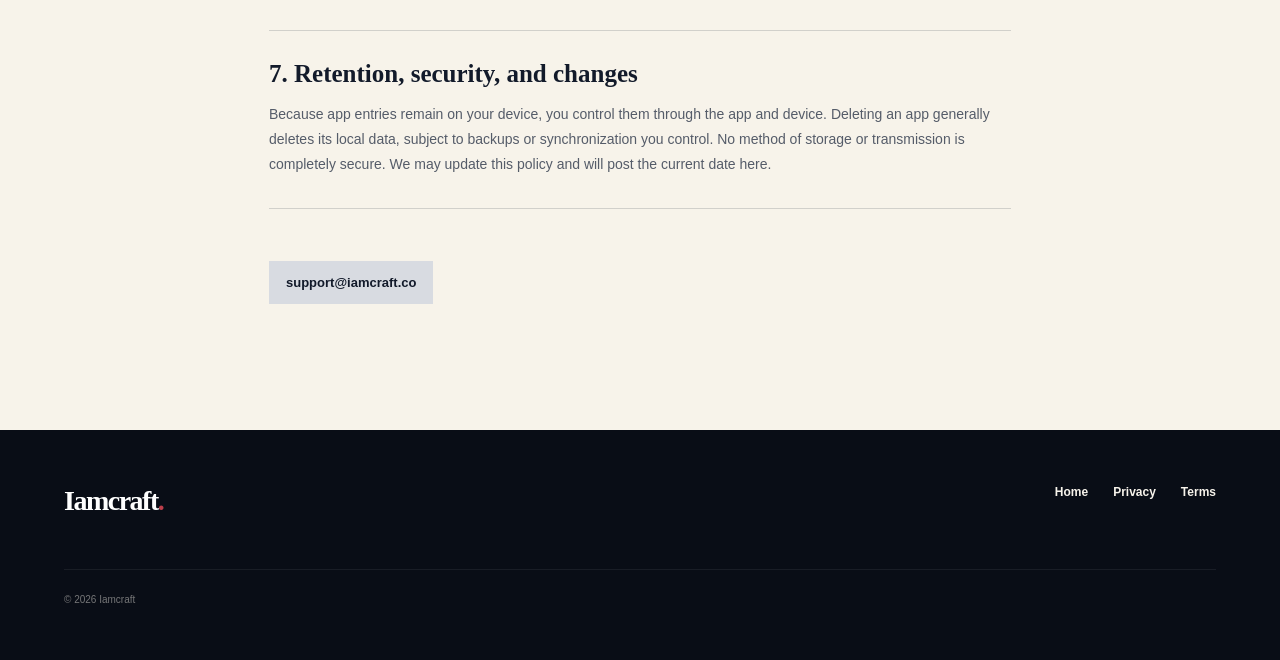
==== commit c1df729f: "Add files via upload" ====
--- a/index.html
+++ b/index.html
@@ -1,6 +1,8 @@
-<!doctype html><html lang="en"><head><meta charset="utf-8"><meta name="viewport" content="width=device-width,initial-scale=1"><title>Iamcraft — Small apps for meaningful moments</title><meta name="description" content="An independent app studio making thoughtful tools for attention, habits, reflection, and everyday care."><link rel="stylesheet" href="style.css"></head><body><main>
-<header class="siteHeader"><a href="./" class="wordmark">Iamcraft<span>.</span></a><nav><a href="#apps" data-en="Our apps" data-ko="앱 보기">Our apps</a><a href="#about" data-en="Why we build" data-ko="우리가 만드는 이유">Why we build</a></nav><div class="lang"><button class="active" data-set-lang="en">EN</button><button data-set-lang="ko">KR</button></div></header>
-<section class="hero"><div class="heroCopy"><p class="eyebrow" data-en="Independent app studio · Houston, Texas" data-ko="휴스턴의 독립 앱 스튜디오">Independent app studio · Houston, Texas</p><h1 data-en="Small apps for the moments that shape us." data-ko="우리를 조금씩 바꾸는 순간을 위한 작은 앱.">Small apps for the moments that shape us.</h1><p class="lede" data-en="Iamcraft makes thoughtful tools for attention, habits, reflection, and everyday care — designed to feel human and keep your data yours." data-ko="Iamcraft는 집중, 습관, 성찰, 일상의 돌봄을 위한 사려 깊은 도구를 만듭니다. 사람답게 느껴지고, 당신의 데이터는 당신에게 남도록 설계합니다.">Iamcraft makes thoughtful tools for attention, habits, reflection, and everyday care — designed to feel human and keep your data yours.</p><div class="heroActions"><a class="primary" href="#apps"><span data-en="Explore the apps" data-ko="앱 둘러보기">Explore the apps</span><b>↓</b></a><span class="quietNote" data-en="No accounts. No tracking. Less noise." data-ko="가입 없음. 추적 없음. 소음은 더 적게.">No accounts. No tracking. Less noise.</span></div></div><div class="heroIcons"><div class="floatingIcon icon1"><img src="apps/core1-icon.jpg" alt=""></div><div class="floatingIcon icon2"><img src="apps/stillness-icon.png" alt=""></div><div class="floatingIcon icon3"><img src="apps/punchcat-icon.png" alt=""></div><div class="floatingIcon icon4"><img src="apps/pawmic-icon.png" alt=""></div><div class="floatingIcon icon5"><img src="apps/chalna-icon.jpg" alt=""></div><div class="orbit"></div><div class="orbit orbitB"></div><span class="craftMark">craft<br>what<br>matters</span></div></section>
-<section class="appsSection" id="apps"><div class="sectionHead"><p class="eyebrow" data-en="Made with a point of view" data-ko="분명한 관점으로 만듭니다">Made with a point of view</p><h2 data-en="A growing collection of quiet interventions." data-ko="일상을 살짝 바꾸는 조용한 앱들.">A growing collection of quiet interventions.</h2><p data-en="Each app starts with one familiar friction and does one useful thing well." data-ko="익숙한 불편 하나에서 시작해, 꼭 필요한 한 가지를 잘하도록 만듭니다.">Each app starts with one familiar friction and does one useful thing well.</p></div><div class="appGrid" id="appGrid"></div></section>
-<section class="belief" id="about"><div class="beliefLead"><p class="eyebrow">Iamcraft manifesto</p><h2 data-en="Technology should give a little of your life back." data-ko="기술은 우리 삶의 시간을 조금 돌려줘야 합니다.">Technology should give a little of your life back.</h2><p data-en="We build small on purpose: fewer screens, clear boundaries, and no attention traps. The goal is not more time inside an app. It is a better moment outside it." data-ko="작게 만드는 데에는 이유가 있습니다. 화면은 적게, 경계는 분명하게, 시선을 붙잡는 장치는 없게. 앱 안에서 더 오래 머무는 것이 아니라, 앱 밖의 순간이 더 나아지는 것이 목표입니다.">We build small on purpose: fewer screens, clear boundaries, and no attention traps. The goal is not more time inside an app. It is a better moment outside it.</p></div><div class="principles"><div><span>01</span><h3 data-en="Private by default" data-ko="기본부터 프라이빗">Private by default</h3><p data-en="Your personal entries stay on your device." data-ko="개인 기록은 사용자의 기기에 남습니다.">Your personal entries stay on your device.</p></div><div><span>02</span><h3 data-en="One clear job" data-ko="분명한 한 가지">One clear job</h3><p data-en="Every app begins with a single human need." data-ko="모든 앱은 하나의 사람다운 필요에서 시작합니다.">Every app begins with a single human need.</p></div><div><span>03</span><h3 data-en="Gentle, not addictive" data-ko="중독 대신 다정함">Gentle, not addictive</h3><p data-en="No feeds, streak pressure, or engagement tricks." data-ko="피드, 스트릭 압박, 체류 유도 장치를 쓰지 않습니다.">No feeds, streak pressure, or engagement tricks.</p></div></div></section>
-<footer><div><a href="./" class="wordmark light">Iamcraft<span>.</span></a><p data-en="Made independently in Houston." data-ko="휴스턴에서 독립적으로 만듭니다.">Made independently in Houston.</p></div><div class="footerLinks"><a href="privacy/" data-en="Privacy" data-ko="개인정보처리방침">Privacy</a><a href="terms/" data-en="Terms" data-ko="이용약관">Terms</a><a href="mailto:support@iamcraft.co" data-en="Contact" data-ko="문의">Contact</a></div><p class="copyright">© 2026 Iamcraft</p></footer></main><script src="site.js"></script></body></html>
+<!doctype html><html lang="en"><head><meta charset="utf-8"><meta name="viewport" content="width=device-width,initial-scale=1"><title>Privacy Policy | Iamcraft</title><link rel="stylesheet" href="../style.css"></head><body><main class="legal"><header class="legalHeader"><a href="../" class="wordmark">Iamcraft<span>.</span></a><div class="lang"><button class="active" data-set-lang="en">EN</button><button data-set-lang="ko">KR</button></div></header><article><p class="eyebrow">Legal · Iamcraft</p><h1 data-en="Privacy Policy" data-ko="개인정보처리방침">Privacy Policy</h1><p class="updated" data-en="Effective and last updated: August 24, 2026" data-ko="시행 및 최종 수정일: 2026년 8월 24일">Effective and last updated: August 24, 2026</p><div class="covered"><strong data-en="Covered products" data-ko="적용 대상">Covered products</strong><br>Core 1, A Moment of Stillness, Punch Cat, PawMic, The Sense of Moment, One Line, MeetKeep, and 5 Second Miracle</div><p class="notice" data-en="Plain-language information for our users. It is not a substitute for advice from your own lawyer." data-ko="사용자를 위한 쉬운 안내이며, 개별 법률 자문을 대신하지 않습니다.">Plain-language information for our users. It is not a substitute for advice from your own lawyer.</p>
+<section><h2 data-en="1. Scope" data-ko="1. 적용 범위">1. Scope</h2><p data-en="This policy explains how Iamcraft handles information through iamcraft.co and the Iamcraft mobile apps listed above." data-ko="본 방침은 iamcraft.co와 위에 나열된 Iamcraft 모바일 앱에서 정보를 처리하는 방법을 설명합니다.">This policy explains how Iamcraft handles information through iamcraft.co and the Iamcraft mobile apps listed above.</p></section>
+<section><h2 data-en="2. Information in our apps" data-ko="2. 앱 내 정보">2. Information in our apps</h2><p data-en="Our apps do not require an Iamcraft account. Personal entries and settings are designed to remain locally on your device. We do not operate an Iamcraft server that receives or stores those entries." data-ko="Iamcraft 앱은 계정을 요구하지 않습니다. 개인 기록과 설정은 사용자의 기기에만 저장되도록 설계되며, 해당 기록을 수신하거나 저장하는 Iamcraft 서버를 운영하지 않습니다.">Our apps do not require an Iamcraft account. Personal entries and settings are designed to remain locally on your device.</p><p data-en="Depending on the app, local data may include habit check-ins, breathing settings, screen-time settings, character progress, journal text, color choices, pet profiles, voice recordings, photos, videos, meeting notes, reminders, and notification preferences." data-ko="앱에 따라 습관 체크인, 호흡 설정, 스크린 타임 설정, 캐릭터 진행 상태, 일기, 색상 선택, 반려동물 프로필, 음성 녹음, 사진, 영상, 미팅 메모, 알림 및 알림 설정이 기기에 저장될 수 있습니다.">Depending on the app, local data may include settings, entries, media, reminders, and notification preferences.</p></section>
+<section><h2 data-en="3. Device features and permissions" data-ko="3. 기기 기능 및 권한">3. Device features and permissions</h2><p data-en="An app may request permission only when needed for a feature you choose, such as notifications, microphone, speech recognition, photo library, camera, or Apple screen-time controls. You can change permissions in device Settings. On-device processing and storage are subject to Apple’s operating-system behavior and your own device or iCloud settings." data-ko="사용자가 선택한 기능에 필요한 경우에만 알림, 마이크, 음성 인식, 사진 보관함, 카메라 또는 Apple 스크린 타임 제어 권한을 요청할 수 있습니다. 기기 설정에서 권한을 변경할 수 있습니다. 기기 내 처리와 저장에는 Apple 운영체제 및 사용자의 기기·iCloud 설정이 적용됩니다.">An app may request permission only when needed for a feature you choose.</p></section>
+<section><h2 data-en="4. Website data" data-ko="4. 웹사이트 데이터">4. Website data</h2><p data-en="We do not use advertising cookies, behavioral analytics, or cross-site tracking on iamcraft.co. Our hosting and network providers may automatically process limited technical request information, such as IP address, browser type, request time, and security logs, to deliver and protect the site. We do not use that information to build advertising profiles." data-ko="iamcraft.co는 광고 쿠키, 행동 분석 또는 사이트 간 추적을 사용하지 않습니다. 사이트 제공과 보안을 위해 호스팅·네트워크 제공업체가 IP 주소, 브라우저 종류, 요청 시간, 보안 로그 등 제한적인 기술 정보를 자동 처리할 수 있습니다. Iamcraft는 이를 광고 프로필 생성에 사용하지 않습니다.">We do not use advertising cookies, behavioral analytics, or cross-site tracking on iamcraft.co.</p></section>
+<section><h2 data-en="5. Purchases and external links" data-ko="5. 구매 및 외부 링크">5. Purchases and external links</h2><p data-en="App downloads and purchases are handled by Apple under Apple’s own terms and privacy policy. We do not receive your full payment-card information. External services process information under their own policies." data-ko="앱 다운로드와 구매는 Apple의 약관과 개인정보처리방침에 따라 Apple이 처리합니다. Iamcraft는 사용자의 전체 결제 카드 정보를 받지 않습니다. 외부 서비스는 자체 방침에 따라 정보를 처리합니다.">App downloads and purchases are handled by Apple.</p></section>
+<section><h2 data-en="6. Children’s privacy" data-ko="6. 아동 개인정보">6. Children’s privacy</h2><p data-en="Iamcraft does not knowingly collect personal information from children through its apps. Punch Cat may be suitable for a broad family audience, but its App Store age rating describes content suitability and does not mean that a young child should use device controls without a parent or guardian. Parents and guardians should supervise permissions, notifications, volume, and screen-time settings." data-ko="Iamcraft는 앱을 통해 아동의 개인정보를 의도적으로 수집하지 않습니다. Punch Cat의 App Store 연령 등급은 콘텐츠 적합성을 나타낼 뿐 어린아이가 보호자 없이 기기 제어 기능을 사용해도 된다는 의미는 아닙니다. 보호자는 권한, 알림, 음량 및 스크린 타임 설정을 감독해야 합니다.">Iamcraft does not knowingly collect personal information from children through its apps.</p></section>
+<section><h2 data-en="7. Retention, security, and changes" data-ko="7. 보관, 보안 및 변경">7. Retention, security, and changes</h2><p data-en="Because app entries remain on your device, you control them through the app and device. Deleting an app generally deletes its local data, subject to backups or synchronization you control. No method of storage or transmission is completely secure. We may update this policy and will post the current date here." data-ko="앱 기록은 기기에 남으므로 앱과 기기를 통해 사용자가 직접 통제합니다. 앱 삭제 시 일반적으로 로컬 데이터도 삭제되지만 사용자가 설정한 백업 또는 동기화에는 남을 수 있습니다. 어떠한 저장 또는 전송 방식도 완전히 안전하다고 보장할 수 없습니다. 변경 시 최신 날짜를 게시합니다.">Because app entries remain on your device, you control them through the app and device.</p></section><p class="legalContact"><a href="mailto:support@iamcraft.co">support@iamcraft.co</a></p></article><footer><div><a href="../" class="wordmark light">Iamcraft<span>.</span></a></div><div class="footerLinks"><a href="../">Home</a><a href="../privacy/">Privacy</a><a href="../terms/">Terms</a></div><p class="copyright">© 2026 Iamcraft</p></footer></main><script src="../legal.js"></script></body></html>
--- a/style.css
+++ b/style.css
@@ -0,0 +1,10 @@
+@import "tailwindcss";
+:root{--ink:#121a2a;--paper:#f7f3eb;--acid:#d8dbe1;--coral:#bd3f4b;--line:rgba(18,26,42,.16)}*{box-sizing:border-box}html{scroll-behavior:smooth}body{margin:0;background:var(--paper);color:var(--ink);font-family:Arial,"Noto Sans KR",sans-serif}a{color:inherit;text-decoration:none}button{font:inherit}main{overflow:hidden}
+.siteHeader{height:86px;max-width:1440px;margin:auto;padding:0 5vw;display:grid;grid-template-columns:1fr auto 1fr;align-items:center;border-bottom:1px solid var(--line);position:relative;z-index:10}.wordmark{font-family:Georgia,serif;font-size:28px;font-weight:700;letter-spacing:-1.5px}.wordmark span{color:var(--coral)}nav{display:flex;gap:34px;font-size:13px;font-weight:700}nav a:hover,.footerLinks a:hover{opacity:.55}.lang{justify-self:end;border:1px solid var(--line);border-radius:999px;padding:3px;display:flex}.lang button{border:0;background:transparent;color:var(--ink);opacity:.45;font-size:10px;font-weight:800;letter-spacing:.08em;padding:7px 9px;border-radius:999px;cursor:pointer}.lang button.active{background:var(--ink);color:white;opacity:1}
+.hero{min-height:690px;max-width:1440px;margin:auto;padding:88px 5vw 94px;display:grid;grid-template-columns:1.08fr .92fr;gap:7vw;align-items:center}.eyebrow{text-transform:uppercase;font-size:11px;font-weight:800;letter-spacing:.16em;margin:0 0 22px}.hero h1{font-family:Georgia,serif;font-size:clamp(58px,7.2vw,108px);font-weight:500;line-height:.91;letter-spacing:-.065em;max-width:850px;margin:0}.lede{font-size:18px;line-height:1.7;max-width:640px;margin:35px 0 0;color:#535b6a}.heroActions{display:flex;align-items:center;gap:28px;margin-top:36px}.primary{display:inline-flex;align-items:center;gap:30px;background:var(--ink);color:white;padding:16px 22px;border-radius:3px;font-size:13px;font-weight:700;transition:.2s}.primary:hover{transform:translateY(-2px)}.primary span{font-size:18px}.quietNote{font-size:12px;font-weight:700;color:#747986}
+.heroIcons{height:480px;position:relative}.floatingIcon{position:absolute;z-index:3;filter:drop-shadow(0 18px 25px rgba(18,26,42,.16));animation:drift 6s ease-in-out infinite}.floatingIcon img{display:block;width:100%;height:100%;object-fit:cover;border-radius:24%}.icon1{width:135px;height:135px;left:4%;top:13%;transform:rotate(-7deg)}.icon2{width:112px;height:112px;right:5%;top:5%;transform:rotate(7deg);animation-delay:-1s}.icon3{width:150px;height:150px;right:2%;bottom:7%;transform:rotate(6deg);animation-delay:-2s}.icon4{width:118px;height:118px;left:7%;bottom:6%;transform:rotate(-5deg);animation-delay:-3s}.icon5{width:95px;height:95px;left:45%;top:42%;animation-delay:-4s}.orbit{position:absolute;border:1px solid var(--line);border-radius:50%;left:9%;top:1%;width:84%;aspect-ratio:1}.orbitB{left:24%;top:17%;width:54%;border-style:dashed}.craftMark{position:absolute;left:39%;top:35%;font-family:Georgia,serif;font-size:18px;font-style:italic;line-height:1.12;text-align:center;opacity:.55;transform:rotate(-8deg)}@keyframes drift{50%{margin-top:-12px}}
+.appsSection{background:#111a2c;color:#fffaf2;padding:110px 5vw 120px}.sectionHead{max-width:1320px;margin:0 auto 56px;display:grid;grid-template-columns:.55fr 1.4fr .8fr;gap:50px;align-items:end}.sectionHead .eyebrow{align-self:start;color:#f09aa2}.sectionHead h2{font-family:Georgia,serif;font-weight:500;font-size:clamp(42px,5vw,76px);line-height:.98;letter-spacing:-.045em;margin:0}.sectionHead>p:last-child{font-size:15px;line-height:1.7;color:#c9cbd2;margin:0}.appGrid{max-width:1320px;margin:auto;display:grid;grid-template-columns:repeat(4,1fr);border-top:1px solid #ffffff33;border-left:1px solid #ffffff33}.appCard{height:100%;min-height:480px;padding:28px;border-right:1px solid #ffffff33;border-bottom:1px solid #ffffff33;position:relative;transition:.25s}.cardWrap[href] .appCard:hover{background:#f1ece5;color:var(--ink);transform:translateY(-5px)}.appTop{display:flex;align-items:flex-start;justify-content:space-between;gap:12px}.appTop img{width:78px;height:78px;object-fit:cover;border-radius:21%;box-shadow:0 8px 20px #0003}.status{font-size:9px;text-transform:uppercase;letter-spacing:.1em;font-weight:800;padding:6px 8px;border:1px solid;border-radius:999px;white-space:nowrap}.status.live{color:#f09aa2}.cardWrap[href] .appCard:hover .status.live{color:var(--ink)}.status.review{color:#f0aab0}.status.soon{color:#c9cbd2}.number{font-family:Georgia,serif;font-style:italic;font-size:15px;opacity:.5;margin:54px 0 14px}.appCard h3{font-family:Georgia,serif;font-size:27px;line-height:1.05;letter-spacing:-.03em;margin:0}.koreanName{font-size:11px;opacity:.56;margin:7px 0 23px}.appLine{font-size:14px;font-weight:800;line-height:1.4;margin:0 0 12px}.appDesc{font-size:13px;line-height:1.65;opacity:.72;margin:0}.cardLink{position:absolute;left:28px;bottom:27px;font-size:11px;font-weight:800;border-bottom:1px solid;padding-bottom:3px}
+.belief{max-width:1320px;margin:0 auto;padding:120px 5vw;display:grid;grid-template-columns:1.1fr .9fr;gap:10vw}.beliefLead h2{font-family:Georgia,serif;font-size:clamp(48px,6vw,82px);font-weight:500;line-height:.98;letter-spacing:-.055em;margin:0 0 30px}.beliefLead>p:last-child{font-size:17px;line-height:1.75;color:#5e6470;max-width:650px}.principles{border-top:1px solid var(--line)}.principles>div{padding:27px 0;border-bottom:1px solid var(--line);display:grid;grid-template-columns:45px 1fr;column-gap:14px}.principles span{font-family:Georgia,serif;font-style:italic;opacity:.45;grid-row:1/3}.principles h3{font-family:Georgia,serif;font-size:21px;margin:0 0 6px}.principles p{grid-column:2;font-size:13px;line-height:1.5;color:#6b707b;margin:0}
+footer{background:#090d16;color:#f7f3eb;padding:55px 5vw;display:grid;grid-template-columns:1fr auto;gap:32px;align-items:start}.wordmark.light{color:white}footer>div:first-child p{font-size:12px;opacity:.6;margin:8px 0}.footerLinks{display:flex;gap:25px;font-size:12px;font-weight:700}.copyright{grid-column:1/-1;border-top:1px solid #ffffff26;padding-top:24px;margin:20px 0 0;font-size:10px;opacity:.45}
+@media(max-width:1000px){.hero{grid-template-columns:1fr}.heroIcons{height:410px;max-width:610px;width:100%;margin:auto}.sectionHead{grid-template-columns:1fr}.appGrid{grid-template-columns:repeat(2,1fr)}.belief{grid-template-columns:1fr;gap:60px}}@media(max-width:620px){.siteHeader{height:72px;grid-template-columns:1fr auto;padding:0 20px}.siteHeader nav{display:none}.hero{padding:58px 20px 70px;min-height:auto}.hero h1{font-size:55px}.lede{font-size:16px}.heroActions{align-items:flex-start;flex-direction:column;gap:17px}.heroIcons{height:330px;margin-top:25px}.icon1{width:92px;height:92px}.icon2{width:78px;height:78px}.icon3{width:104px;height:104px}.icon4{width:86px;height:86px}.icon5{width:70px;height:70px}.appsSection{padding:78px 20px}.sectionHead h2{font-size:47px}.appGrid{grid-template-columns:1fr}.appCard{min-height:410px}.belief{padding:85px 20px}.beliefLead h2{font-size:51px}footer{grid-template-columns:1fr}.copyright{grid-column:1}}@media(prefers-reduced-motion:reduce){html{scroll-behavior:auto}.floatingIcon{animation:none}}
+.legal{background:#f7f3ea}.legalHeader{height:78px;padding:0 5vw;display:flex;align-items:center;justify-content:space-between;border-bottom:1px solid var(--line);position:sticky;top:0;background:#f7f3eaf2;backdrop-filter:blur(12px);z-index:10}.legal article{max-width:790px;margin:auto;padding:90px 24px 110px}.legal h1{font-family:Georgia,serif;font-size:clamp(52px,7vw,82px);line-height:1;letter-spacing:-.055em;font-weight:500;margin:0 0 15px}.updated{font-size:12px;color:#747986;margin-bottom:40px}.covered{background:var(--ink);color:white;padding:24px 26px;line-height:1.75;font-size:13px;margin-bottom:20px}.notice{font-size:12px;color:#747986;border-bottom:1px solid var(--line);padding-bottom:35px}.legal article section{padding:29px 0 18px;border-bottom:1px solid var(--line)}.legal h2{font-family:Georgia,serif;font-size:25px;margin:0 0 14px}.legal article section p{font-size:14px;line-height:1.8;color:#555c69;margin:0 0 12px}.legalContact a{display:inline-block;margin-top:36px;background:var(--acid);padding:14px 17px;font-size:13px;font-weight:800}.legal footer{margin-top:0}@media(max-width:620px){.legalHeader{height:70px;padding:0 20px}.legal article{padding:65px 20px 80px}.legal h1{font-size:51px}.covered{padding:20px}.legal h2{font-size:22px}}
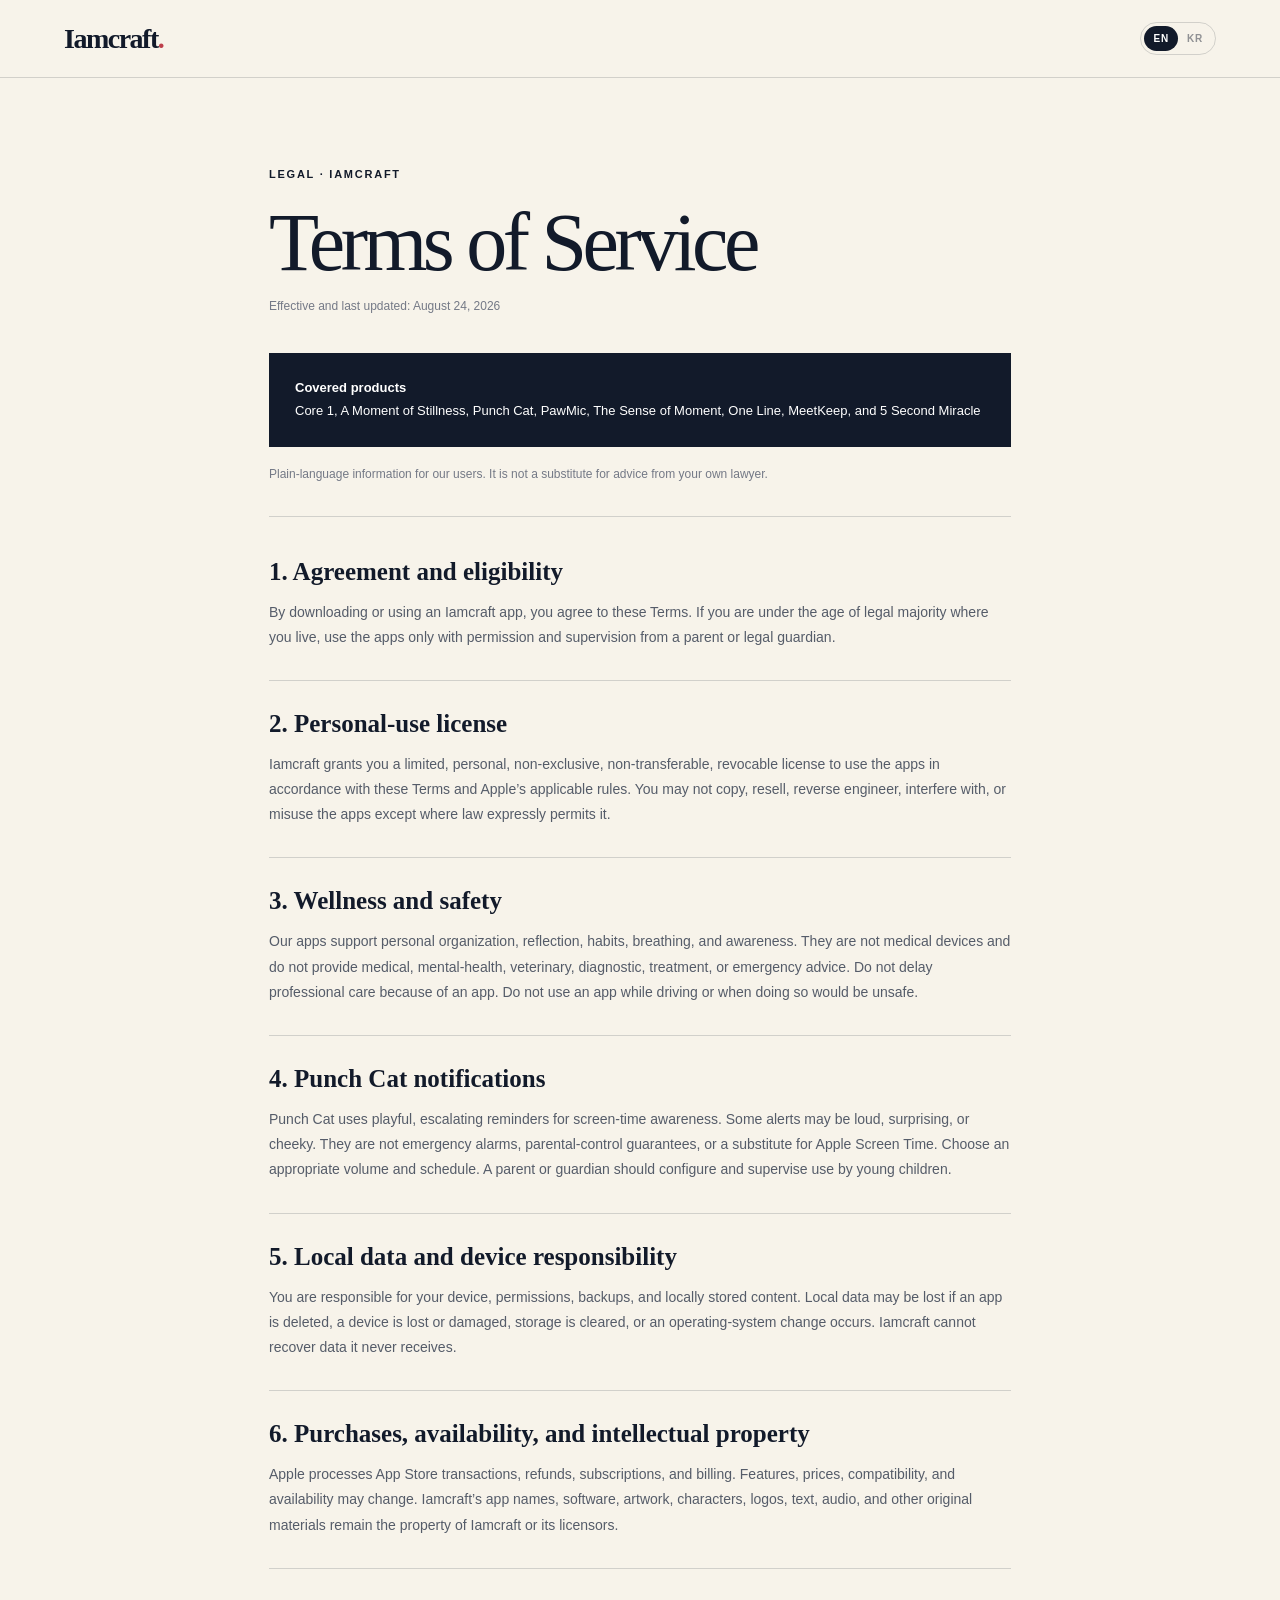
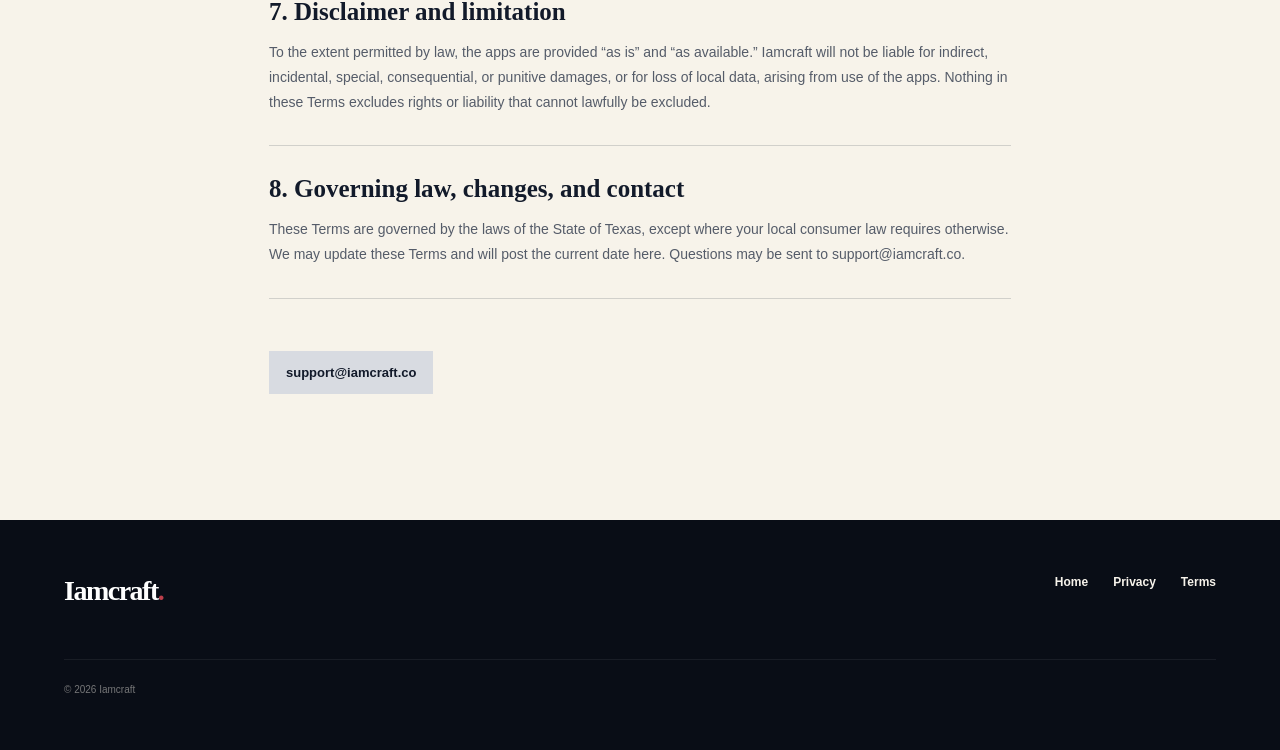
==== commit b0a55f81: "Add files via upload" ====
--- a/index.html
+++ b/index.html
@@ -1,8 +1,9 @@
-<!doctype html><html lang="en"><head><meta charset="utf-8"><meta name="viewport" content="width=device-width,initial-scale=1"><title>Privacy Policy | Iamcraft</title><link rel="stylesheet" href="../style.css"></head><body><main class="legal"><header class="legalHeader"><a href="../" class="wordmark">Iamcraft<span>.</span></a><div class="lang"><button class="active" data-set-lang="en">EN</button><button data-set-lang="ko">KR</button></div></header><article><p class="eyebrow">Legal · Iamcraft</p><h1 data-en="Privacy Policy" data-ko="개인정보처리방침">Privacy Policy</h1><p class="updated" data-en="Effective and last updated: August 24, 2026" data-ko="시행 및 최종 수정일: 2026년 8월 24일">Effective and last updated: August 24, 2026</p><div class="covered"><strong data-en="Covered products" data-ko="적용 대상">Covered products</strong><br>Core 1, A Moment of Stillness, Punch Cat, PawMic, The Sense of Moment, One Line, MeetKeep, and 5 Second Miracle</div><p class="notice" data-en="Plain-language information for our users. It is not a substitute for advice from your own lawyer." data-ko="사용자를 위한 쉬운 안내이며, 개별 법률 자문을 대신하지 않습니다.">Plain-language information for our users. It is not a substitute for advice from your own lawyer.</p>
-<section><h2 data-en="1. Scope" data-ko="1. 적용 범위">1. Scope</h2><p data-en="This policy explains how Iamcraft handles information through iamcraft.co and the Iamcraft mobile apps listed above." data-ko="본 방침은 iamcraft.co와 위에 나열된 Iamcraft 모바일 앱에서 정보를 처리하는 방법을 설명합니다.">This policy explains how Iamcraft handles information through iamcraft.co and the Iamcraft mobile apps listed above.</p></section>
-<section><h2 data-en="2. Information in our apps" data-ko="2. 앱 내 정보">2. Information in our apps</h2><p data-en="Our apps do not require an Iamcraft account. Personal entries and settings are designed to remain locally on your device. We do not operate an Iamcraft server that receives or stores those entries." data-ko="Iamcraft 앱은 계정을 요구하지 않습니다. 개인 기록과 설정은 사용자의 기기에만 저장되도록 설계되며, 해당 기록을 수신하거나 저장하는 Iamcraft 서버를 운영하지 않습니다.">Our apps do not require an Iamcraft account. Personal entries and settings are designed to remain locally on your device.</p><p data-en="Depending on the app, local data may include habit check-ins, breathing settings, screen-time settings, character progress, journal text, color choices, pet profiles, voice recordings, photos, videos, meeting notes, reminders, and notification preferences." data-ko="앱에 따라 습관 체크인, 호흡 설정, 스크린 타임 설정, 캐릭터 진행 상태, 일기, 색상 선택, 반려동물 프로필, 음성 녹음, 사진, 영상, 미팅 메모, 알림 및 알림 설정이 기기에 저장될 수 있습니다.">Depending on the app, local data may include settings, entries, media, reminders, and notification preferences.</p></section>
-<section><h2 data-en="3. Device features and permissions" data-ko="3. 기기 기능 및 권한">3. Device features and permissions</h2><p data-en="An app may request permission only when needed for a feature you choose, such as notifications, microphone, speech recognition, photo library, camera, or Apple screen-time controls. You can change permissions in device Settings. On-device processing and storage are subject to Apple’s operating-system behavior and your own device or iCloud settings." data-ko="사용자가 선택한 기능에 필요한 경우에만 알림, 마이크, 음성 인식, 사진 보관함, 카메라 또는 Apple 스크린 타임 제어 권한을 요청할 수 있습니다. 기기 설정에서 권한을 변경할 수 있습니다. 기기 내 처리와 저장에는 Apple 운영체제 및 사용자의 기기·iCloud 설정이 적용됩니다.">An app may request permission only when needed for a feature you choose.</p></section>
-<section><h2 data-en="4. Website data" data-ko="4. 웹사이트 데이터">4. Website data</h2><p data-en="We do not use advertising cookies, behavioral analytics, or cross-site tracking on iamcraft.co. Our hosting and network providers may automatically process limited technical request information, such as IP address, browser type, request time, and security logs, to deliver and protect the site. We do not use that information to build advertising profiles." data-ko="iamcraft.co는 광고 쿠키, 행동 분석 또는 사이트 간 추적을 사용하지 않습니다. 사이트 제공과 보안을 위해 호스팅·네트워크 제공업체가 IP 주소, 브라우저 종류, 요청 시간, 보안 로그 등 제한적인 기술 정보를 자동 처리할 수 있습니다. Iamcraft는 이를 광고 프로필 생성에 사용하지 않습니다.">We do not use advertising cookies, behavioral analytics, or cross-site tracking on iamcraft.co.</p></section>
-<section><h2 data-en="5. Purchases and external links" data-ko="5. 구매 및 외부 링크">5. Purchases and external links</h2><p data-en="App downloads and purchases are handled by Apple under Apple’s own terms and privacy policy. We do not receive your full payment-card information. External services process information under their own policies." data-ko="앱 다운로드와 구매는 Apple의 약관과 개인정보처리방침에 따라 Apple이 처리합니다. Iamcraft는 사용자의 전체 결제 카드 정보를 받지 않습니다. 외부 서비스는 자체 방침에 따라 정보를 처리합니다.">App downloads and purchases are handled by Apple.</p></section>
-<section><h2 data-en="6. Children’s privacy" data-ko="6. 아동 개인정보">6. Children’s privacy</h2><p data-en="Iamcraft does not knowingly collect personal information from children through its apps. Punch Cat may be suitable for a broad family audience, but its App Store age rating describes content suitability and does not mean that a young child should use device controls without a parent or guardian. Parents and guardians should supervise permissions, notifications, volume, and screen-time settings." data-ko="Iamcraft는 앱을 통해 아동의 개인정보를 의도적으로 수집하지 않습니다. Punch Cat의 App Store 연령 등급은 콘텐츠 적합성을 나타낼 뿐 어린아이가 보호자 없이 기기 제어 기능을 사용해도 된다는 의미는 아닙니다. 보호자는 권한, 알림, 음량 및 스크린 타임 설정을 감독해야 합니다.">Iamcraft does not knowingly collect personal information from children through its apps.</p></section>
-<section><h2 data-en="7. Retention, security, and changes" data-ko="7. 보관, 보안 및 변경">7. Retention, security, and changes</h2><p data-en="Because app entries remain on your device, you control them through the app and device. Deleting an app generally deletes its local data, subject to backups or synchronization you control. No method of storage or transmission is completely secure. We may update this policy and will post the current date here." data-ko="앱 기록은 기기에 남으므로 앱과 기기를 통해 사용자가 직접 통제합니다. 앱 삭제 시 일반적으로 로컬 데이터도 삭제되지만 사용자가 설정한 백업 또는 동기화에는 남을 수 있습니다. 어떠한 저장 또는 전송 방식도 완전히 안전하다고 보장할 수 없습니다. 변경 시 최신 날짜를 게시합니다.">Because app entries remain on your device, you control them through the app and device.</p></section><p class="legalContact"><a href="mailto:support@iamcraft.co">support@iamcraft.co</a></p></article><footer><div><a href="../" class="wordmark light">Iamcraft<span>.</span></a></div><div class="footerLinks"><a href="../">Home</a><a href="../privacy/">Privacy</a><a href="../terms/">Terms</a></div><p class="copyright">© 2026 Iamcraft</p></footer></main><script src="../legal.js"></script></body></html>
+<!doctype html><html lang="en"><head><meta charset="utf-8"><meta name="viewport" content="width=device-width,initial-scale=1"><title>Terms of Service | Iamcraft</title><link rel="stylesheet" href="../style.css"></head><body><main class="legal"><header class="legalHeader"><a href="../" class="wordmark">Iamcraft<span>.</span></a><div class="lang"><button class="active" data-set-lang="en">EN</button><button data-set-lang="ko">KR</button></div></header><article><p class="eyebrow">Legal · Iamcraft</p><h1 data-en="Terms of Service" data-ko="이용약관">Terms of Service</h1><p class="updated" data-en="Effective and last updated: August 24, 2026" data-ko="시행 및 최종 수정일: 2026년 8월 24일">Effective and last updated: August 24, 2026</p><div class="covered"><strong data-en="Covered products" data-ko="적용 대상">Covered products</strong><br>Core 1, A Moment of Stillness, Punch Cat, PawMic, The Sense of Moment, One Line, MeetKeep, and 5 Second Miracle</div><p class="notice" data-en="Plain-language information for our users. It is not a substitute for advice from your own lawyer." data-ko="사용자를 위한 쉬운 안내이며, 개별 법률 자문을 대신하지 않습니다.">Plain-language information for our users.</p>
+<section><h2 data-en="1. Agreement and eligibility" data-ko="1. 동의 및 이용 자격">1. Agreement and eligibility</h2><p data-en="By downloading or using an Iamcraft app, you agree to these Terms. If you are under the age of legal majority where you live, use the apps only with permission and supervision from a parent or legal guardian." data-ko="Iamcraft 앱을 다운로드하거나 사용하면 본 약관에 동의하게 됩니다. 거주 지역의 법적 성년 미만인 경우 부모 또는 법정대리인의 허락과 감독 아래에서만 앱을 사용하세요.">By downloading or using an Iamcraft app, you agree to these Terms.</p></section>
+<section><h2 data-en="2. Personal-use license" data-ko="2. 개인 사용 라이선스">2. Personal-use license</h2><p data-en="Iamcraft grants you a limited, personal, non-exclusive, non-transferable, revocable license to use the apps in accordance with these Terms and Apple’s applicable rules. You may not copy, resell, reverse engineer, interfere with, or misuse the apps except where law expressly permits it." data-ko="Iamcraft는 본 약관과 Apple의 관련 규칙에 따라 앱을 사용할 수 있는 제한적·개인적·비독점적·양도 불가능·취소 가능한 라이선스를 부여합니다. 법률이 명시적으로 허용하는 경우를 제외하고 앱을 복제, 재판매, 역설계, 방해 또는 오용할 수 없습니다.">Iamcraft grants you a limited personal-use license.</p></section>
+<section><h2 data-en="3. Wellness and safety" data-ko="3. 웰니스 및 안전">3. Wellness and safety</h2><p data-en="Our apps support personal organization, reflection, habits, breathing, and awareness. They are not medical devices and do not provide medical, mental-health, veterinary, diagnostic, treatment, or emergency advice. Do not delay professional care because of an app. Do not use an app while driving or when doing so would be unsafe." data-ko="앱은 개인 정리, 성찰, 습관, 호흡 및 인식을 돕지만 의료기기가 아니며 의료·정신건강·수의학적 진단, 치료 또는 긴급 조언을 제공하지 않습니다. 앱 때문에 전문적인 진료를 미루지 마세요. 운전 중이거나 위험할 수 있는 상황에서는 앱을 사용하지 마세요.">Our apps support personal organization and wellness but are not medical devices.</p></section>
+<section><h2 data-en="4. Punch Cat notifications" data-ko="4. Punch Cat 알림">4. Punch Cat notifications</h2><p data-en="Punch Cat uses playful, escalating reminders for screen-time awareness. Some alerts may be loud, surprising, or cheeky. They are not emergency alarms, parental-control guarantees, or a substitute for Apple Screen Time. Choose an appropriate volume and schedule. A parent or guardian should configure and supervise use by young children." data-ko="Punch Cat은 스크린 타임 인식을 위해 장난스럽고 단계적으로 강해지는 알림을 사용합니다. 일부 알림은 크거나 놀랍거나 짓궂게 느껴질 수 있습니다. 긴급 알람, 부모 통제 보장 또는 Apple 스크린 타임의 대체 기능이 아닙니다. 적절한 음량과 시간을 설정하고 어린아이가 사용할 때는 보호자가 설정하고 감독해야 합니다.">Punch Cat uses playful, escalating reminders for screen-time awareness.</p></section>
+<section><h2 data-en="5. Local data and device responsibility" data-ko="5. 로컬 데이터 및 기기 책임">5. Local data and device responsibility</h2><p data-en="You are responsible for your device, permissions, backups, and locally stored content. Local data may be lost if an app is deleted, a device is lost or damaged, storage is cleared, or an operating-system change occurs. Iamcraft cannot recover data it never receives." data-ko="기기, 권한, 백업 및 로컬 저장 콘텐츠의 관리는 사용자의 책임입니다. 앱 삭제, 기기 분실·손상, 저장소 삭제 또는 운영체제 변경으로 데이터가 손실될 수 있으며, Iamcraft가 수신하지 않은 데이터는 복구할 수 없습니다.">You are responsible for your device, permissions, backups, and locally stored content.</p></section>
+<section><h2 data-en="6. Purchases, availability, and intellectual property" data-ko="6. 구매, 제공 및 지적재산권">6. Purchases, availability, and intellectual property</h2><p data-en="Apple processes App Store transactions, refunds, subscriptions, and billing. Features, prices, compatibility, and availability may change. Iamcraft’s app names, software, artwork, characters, logos, text, audio, and other original materials remain the property of Iamcraft or its licensors." data-ko="App Store 거래, 환불, 구독 및 결제는 Apple이 처리합니다. 기능, 가격, 호환성 및 제공 여부는 변경될 수 있습니다. Iamcraft의 앱 이름, 소프트웨어, 아트워크, 캐릭터, 로고, 텍스트, 오디오와 기타 창작물은 Iamcraft 또는 라이선스 제공자의 자산입니다.">Apple processes App Store transactions. Iamcraft retains its intellectual property.</p></section>
+<section><h2 data-en="7. Disclaimer and limitation" data-ko="7. 보증 부인 및 책임 제한">7. Disclaimer and limitation</h2><p data-en="To the extent permitted by law, the apps are provided “as is” and “as available.” Iamcraft will not be liable for indirect, incidental, special, consequential, or punitive damages, or for loss of local data, arising from use of the apps. Nothing in these Terms excludes rights or liability that cannot lawfully be excluded." data-ko="법률이 허용하는 범위에서 앱은 ‘있는 그대로’ 및 ‘제공 가능한 상태로’ 제공됩니다. Iamcraft는 앱 사용으로 발생한 간접적·부수적·특별·결과적·징벌적 손해 또는 로컬 데이터 손실에 책임을 지지 않습니다. 본 약관은 법적으로 배제할 수 없는 권리나 책임을 배제하지 않습니다.">To the extent permitted by law, the apps are provided “as is” and “as available.”</p></section>
+<section><h2 data-en="8. Governing law, changes, and contact" data-ko="8. 준거법, 변경 및 문의">8. Governing law, changes, and contact</h2><p data-en="These Terms are governed by the laws of the State of Texas, except where your local consumer law requires otherwise. We may update these Terms and will post the current date here. Questions may be sent to support@iamcraft.co." data-ko="현지 소비자법이 달리 요구하는 경우를 제외하고 본 약관은 미국 텍사스주 법률의 적용을 받습니다. 약관 변경 시 최신 날짜를 게시합니다. 문의는 support@iamcraft.co로 보내주세요.">These Terms are governed by the laws of the State of Texas.</p></section><p class="legalContact"><a href="mailto:support@iamcraft.co">support@iamcraft.co</a></p></article><footer><div><a href="../" class="wordmark light">Iamcraft<span>.</span></a></div><div class="footerLinks"><a href="../">Home</a><a href="../privacy/">Privacy</a><a href="../terms/">Terms</a></div><p class="copyright">© 2026 Iamcraft</p></footer></main><script src="../legal.js"></script></body></html>
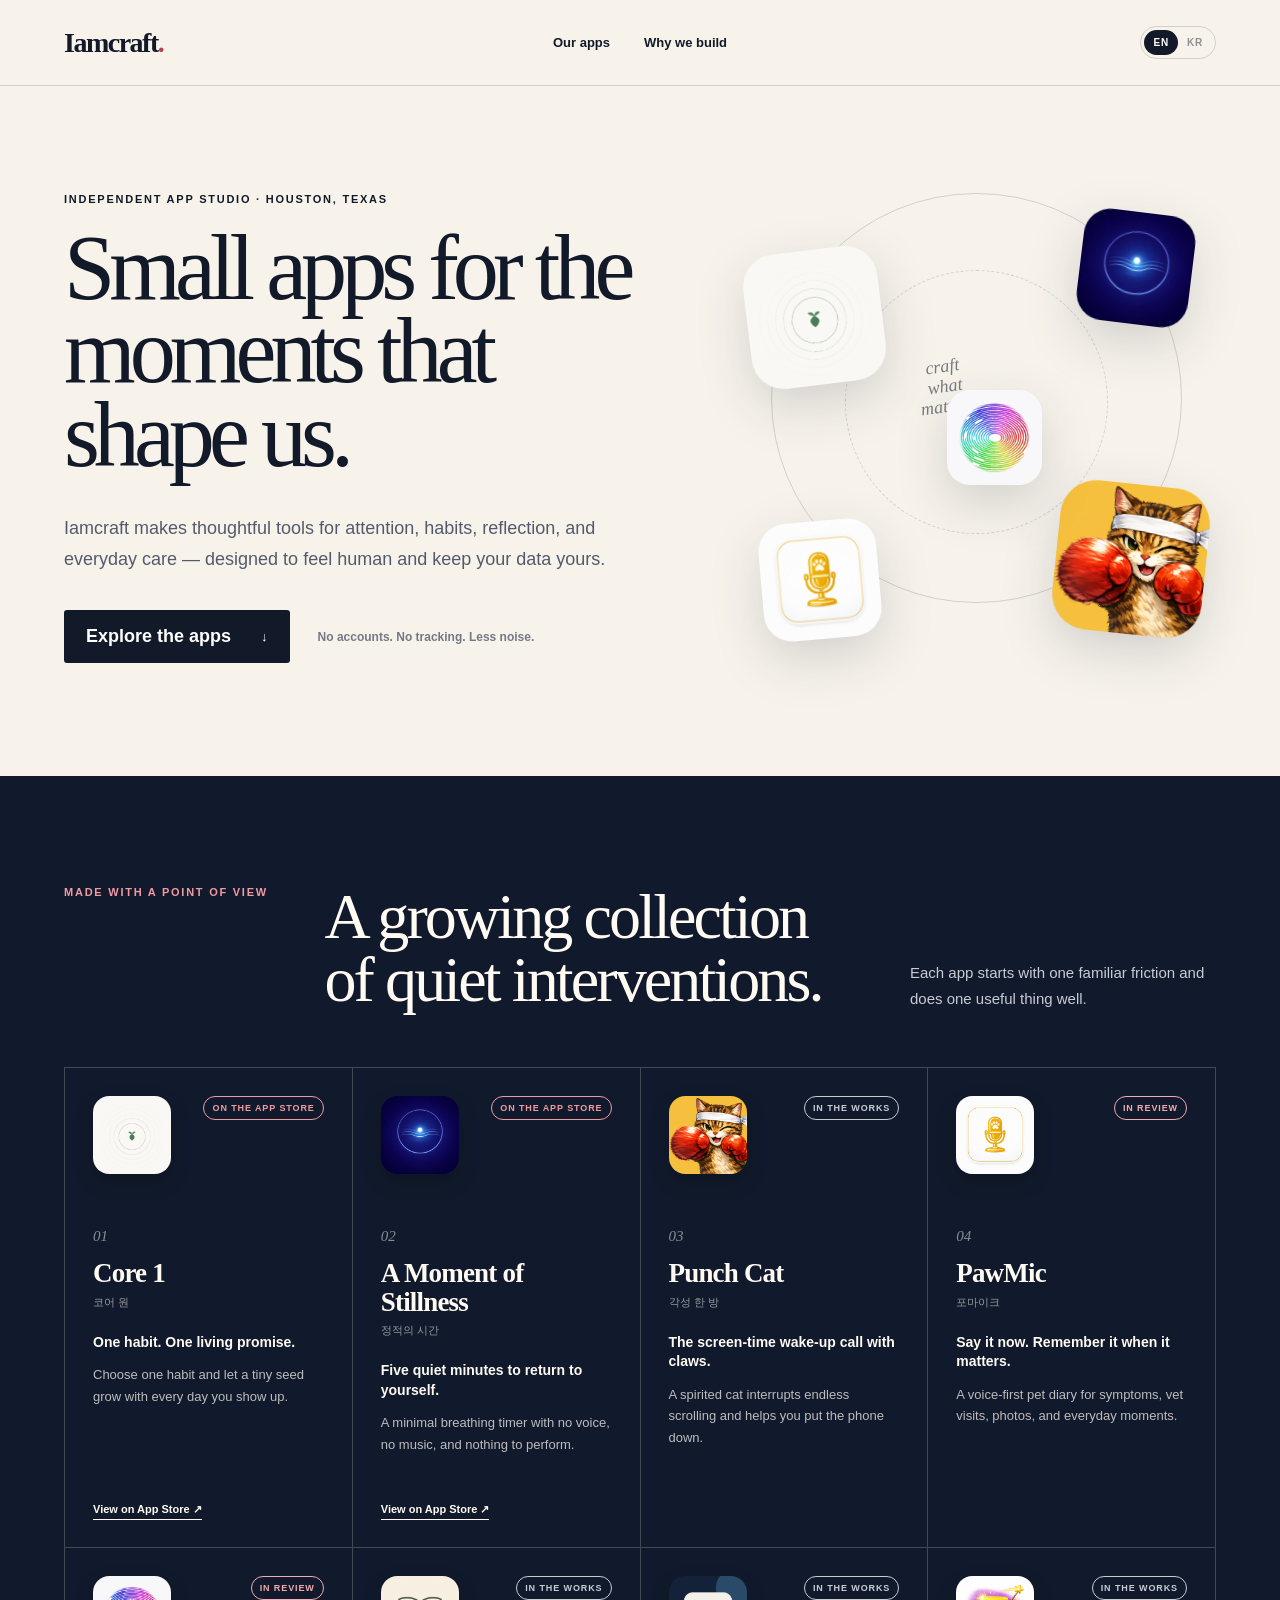
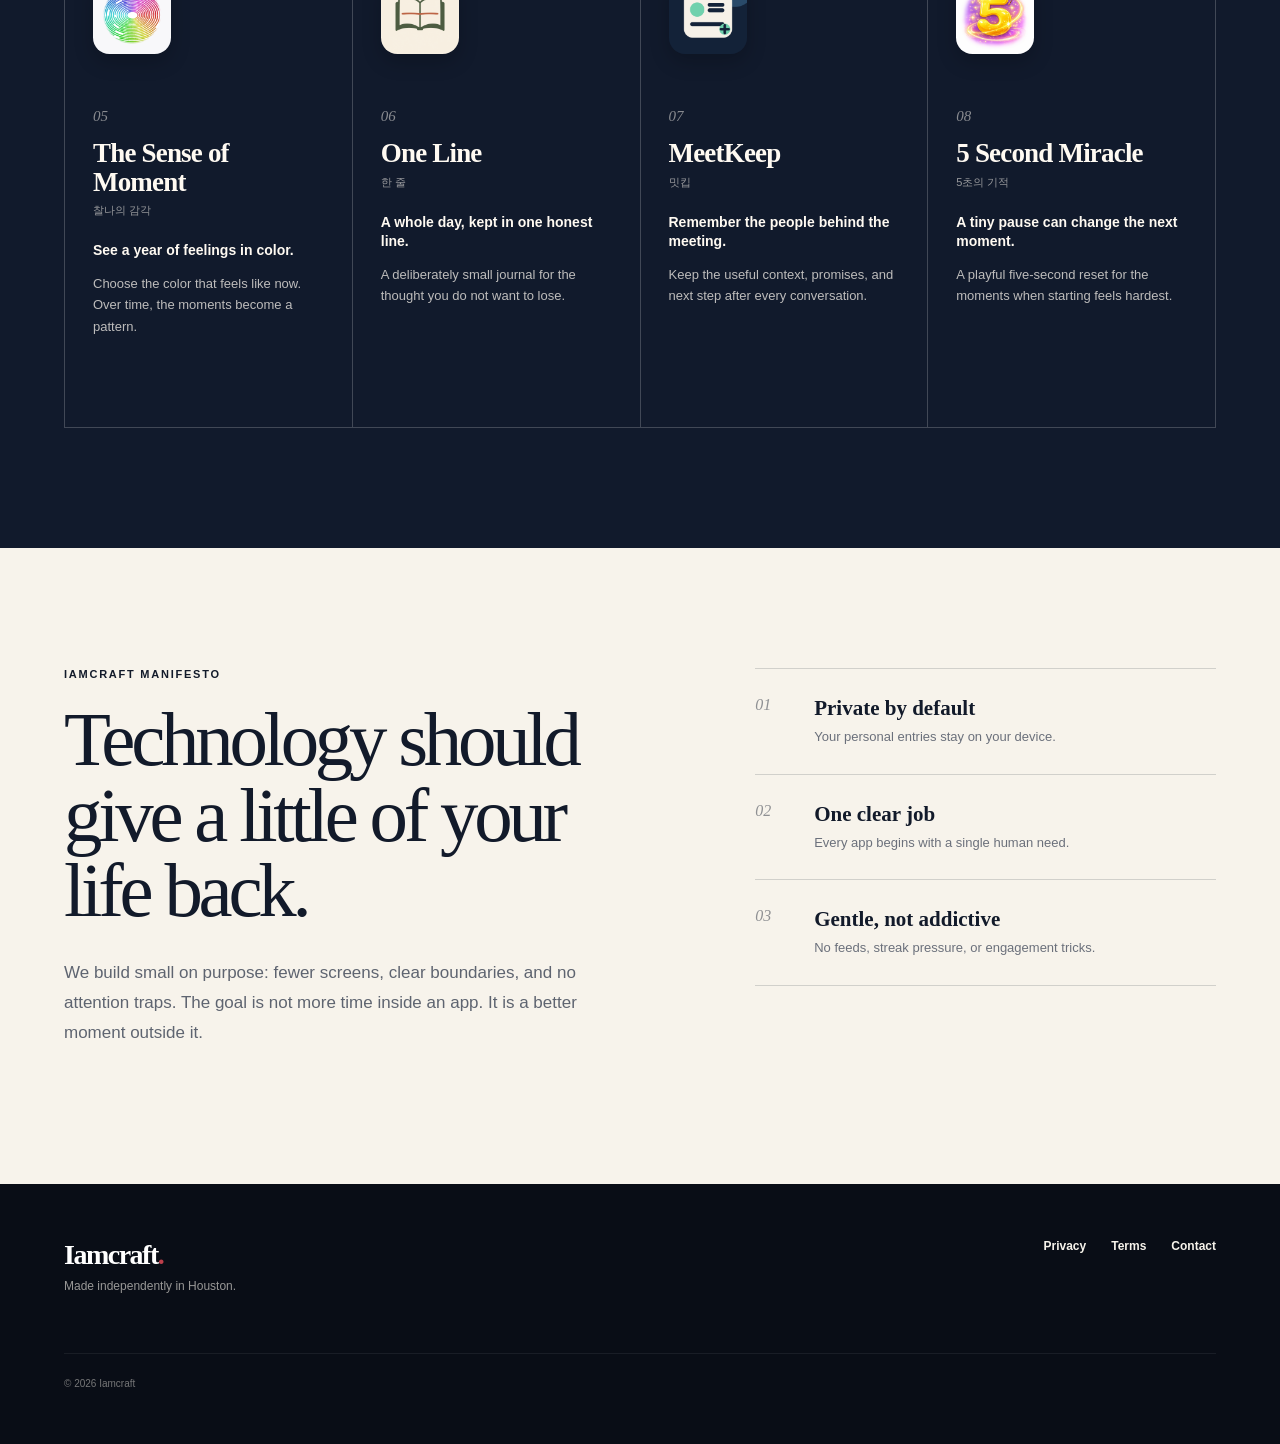
==== commit 3f63b66b: "Add files via upload" ====
--- a/index.html
+++ b/index.html
@@ -1,9 +1,115 @@
-<!doctype html><html lang="en"><head><meta charset="utf-8"><meta name="viewport" content="width=device-width,initial-scale=1"><title>Terms of Service | Iamcraft</title><link rel="stylesheet" href="../style.css"></head><body><main class="legal"><header class="legalHeader"><a href="../" class="wordmark">Iamcraft<span>.</span></a><div class="lang"><button class="active" data-set-lang="en">EN</button><button data-set-lang="ko">KR</button></div></header><article><p class="eyebrow">Legal · Iamcraft</p><h1 data-en="Terms of Service" data-ko="이용약관">Terms of Service</h1><p class="updated" data-en="Effective and last updated: August 24, 2026" data-ko="시행 및 최종 수정일: 2026년 8월 24일">Effective and last updated: August 24, 2026</p><div class="covered"><strong data-en="Covered products" data-ko="적용 대상">Covered products</strong><br>Core 1, A Moment of Stillness, Punch Cat, PawMic, The Sense of Moment, One Line, MeetKeep, and 5 Second Miracle</div><p class="notice" data-en="Plain-language information for our users. It is not a substitute for advice from your own lawyer." data-ko="사용자를 위한 쉬운 안내이며, 개별 법률 자문을 대신하지 않습니다.">Plain-language information for our users.</p>
-<section><h2 data-en="1. Agreement and eligibility" data-ko="1. 동의 및 이용 자격">1. Agreement and eligibility</h2><p data-en="By downloading or using an Iamcraft app, you agree to these Terms. If you are under the age of legal majority where you live, use the apps only with permission and supervision from a parent or legal guardian." data-ko="Iamcraft 앱을 다운로드하거나 사용하면 본 약관에 동의하게 됩니다. 거주 지역의 법적 성년 미만인 경우 부모 또는 법정대리인의 허락과 감독 아래에서만 앱을 사용하세요.">By downloading or using an Iamcraft app, you agree to these Terms.</p></section>
-<section><h2 data-en="2. Personal-use license" data-ko="2. 개인 사용 라이선스">2. Personal-use license</h2><p data-en="Iamcraft grants you a limited, personal, non-exclusive, non-transferable, revocable license to use the apps in accordance with these Terms and Apple’s applicable rules. You may not copy, resell, reverse engineer, interfere with, or misuse the apps except where law expressly permits it." data-ko="Iamcraft는 본 약관과 Apple의 관련 규칙에 따라 앱을 사용할 수 있는 제한적·개인적·비독점적·양도 불가능·취소 가능한 라이선스를 부여합니다. 법률이 명시적으로 허용하는 경우를 제외하고 앱을 복제, 재판매, 역설계, 방해 또는 오용할 수 없습니다.">Iamcraft grants you a limited personal-use license.</p></section>
-<section><h2 data-en="3. Wellness and safety" data-ko="3. 웰니스 및 안전">3. Wellness and safety</h2><p data-en="Our apps support personal organization, reflection, habits, breathing, and awareness. They are not medical devices and do not provide medical, mental-health, veterinary, diagnostic, treatment, or emergency advice. Do not delay professional care because of an app. Do not use an app while driving or when doing so would be unsafe." data-ko="앱은 개인 정리, 성찰, 습관, 호흡 및 인식을 돕지만 의료기기가 아니며 의료·정신건강·수의학적 진단, 치료 또는 긴급 조언을 제공하지 않습니다. 앱 때문에 전문적인 진료를 미루지 마세요. 운전 중이거나 위험할 수 있는 상황에서는 앱을 사용하지 마세요.">Our apps support personal organization and wellness but are not medical devices.</p></section>
-<section><h2 data-en="4. Punch Cat notifications" data-ko="4. Punch Cat 알림">4. Punch Cat notifications</h2><p data-en="Punch Cat uses playful, escalating reminders for screen-time awareness. Some alerts may be loud, surprising, or cheeky. They are not emergency alarms, parental-control guarantees, or a substitute for Apple Screen Time. Choose an appropriate volume and schedule. A parent or guardian should configure and supervise use by young children." data-ko="Punch Cat은 스크린 타임 인식을 위해 장난스럽고 단계적으로 강해지는 알림을 사용합니다. 일부 알림은 크거나 놀랍거나 짓궂게 느껴질 수 있습니다. 긴급 알람, 부모 통제 보장 또는 Apple 스크린 타임의 대체 기능이 아닙니다. 적절한 음량과 시간을 설정하고 어린아이가 사용할 때는 보호자가 설정하고 감독해야 합니다.">Punch Cat uses playful, escalating reminders for screen-time awareness.</p></section>
-<section><h2 data-en="5. Local data and device responsibility" data-ko="5. 로컬 데이터 및 기기 책임">5. Local data and device responsibility</h2><p data-en="You are responsible for your device, permissions, backups, and locally stored content. Local data may be lost if an app is deleted, a device is lost or damaged, storage is cleared, or an operating-system change occurs. Iamcraft cannot recover data it never receives." data-ko="기기, 권한, 백업 및 로컬 저장 콘텐츠의 관리는 사용자의 책임입니다. 앱 삭제, 기기 분실·손상, 저장소 삭제 또는 운영체제 변경으로 데이터가 손실될 수 있으며, Iamcraft가 수신하지 않은 데이터는 복구할 수 없습니다.">You are responsible for your device, permissions, backups, and locally stored content.</p></section>
-<section><h2 data-en="6. Purchases, availability, and intellectual property" data-ko="6. 구매, 제공 및 지적재산권">6. Purchases, availability, and intellectual property</h2><p data-en="Apple processes App Store transactions, refunds, subscriptions, and billing. Features, prices, compatibility, and availability may change. Iamcraft’s app names, software, artwork, characters, logos, text, audio, and other original materials remain the property of Iamcraft or its licensors." data-ko="App Store 거래, 환불, 구독 및 결제는 Apple이 처리합니다. 기능, 가격, 호환성 및 제공 여부는 변경될 수 있습니다. Iamcraft의 앱 이름, 소프트웨어, 아트워크, 캐릭터, 로고, 텍스트, 오디오와 기타 창작물은 Iamcraft 또는 라이선스 제공자의 자산입니다.">Apple processes App Store transactions. Iamcraft retains its intellectual property.</p></section>
-<section><h2 data-en="7. Disclaimer and limitation" data-ko="7. 보증 부인 및 책임 제한">7. Disclaimer and limitation</h2><p data-en="To the extent permitted by law, the apps are provided “as is” and “as available.” Iamcraft will not be liable for indirect, incidental, special, consequential, or punitive damages, or for loss of local data, arising from use of the apps. Nothing in these Terms excludes rights or liability that cannot lawfully be excluded." data-ko="법률이 허용하는 범위에서 앱은 ‘있는 그대로’ 및 ‘제공 가능한 상태로’ 제공됩니다. Iamcraft는 앱 사용으로 발생한 간접적·부수적·특별·결과적·징벌적 손해 또는 로컬 데이터 손실에 책임을 지지 않습니다. 본 약관은 법적으로 배제할 수 없는 권리나 책임을 배제하지 않습니다.">To the extent permitted by law, the apps are provided “as is” and “as available.”</p></section>
-<section><h2 data-en="8. Governing law, changes, and contact" data-ko="8. 준거법, 변경 및 문의">8. Governing law, changes, and contact</h2><p data-en="These Terms are governed by the laws of the State of Texas, except where your local consumer law requires otherwise. We may update these Terms and will post the current date here. Questions may be sent to support@iamcraft.co." data-ko="현지 소비자법이 달리 요구하는 경우를 제외하고 본 약관은 미국 텍사스주 법률의 적용을 받습니다. 약관 변경 시 최신 날짜를 게시합니다. 문의는 support@iamcraft.co로 보내주세요.">These Terms are governed by the laws of the State of Texas.</p></section><p class="legalContact"><a href="mailto:support@iamcraft.co">support@iamcraft.co</a></p></article><footer><div><a href="../" class="wordmark light">Iamcraft<span>.</span></a></div><div class="footerLinks"><a href="../">Home</a><a href="../privacy/">Privacy</a><a href="../terms/">Terms</a></div><p class="copyright">© 2026 Iamcraft</p></footer></main><script src="../legal.js"></script></body></html>
+<!doctype html>
+<html lang="en">
+  <head>
+    <meta charset="utf-8">
+    <meta name="viewport" content="width=device-width,initial-scale=1">
+    <title>Iamcraft — Small apps for meaningful moments</title>
+    <meta name="description" content="An independent app studio making thoughtful tools for attention, habits, reflection, and everyday care.">
+    <link rel="stylesheet" href="style.css">
+  </head>
+  <body>
+    <main>
+      <!-- HEADER -->
+      <header class="siteHeader">
+        <a href="./" class="wordmark">Iamcraft<span>.</span>
+      </a>
+      <nav>
+        <a href="#apps" data-en="Our apps" data-ko="앱 보기">Our apps</a>
+        <a href="#about" data-en="Why we build" data-ko="우리가 만드는 이유">Why we build</a>
+      </nav>
+      <div class="lang">
+        <button class="active" data-set-lang="en">EN</button>
+        <button data-set-lang="ko">KR</button>
+      </div>
+    </header>
+    <!-- HERO -->
+    <section class="hero">
+      <div class="heroCopy">
+        <p class="eyebrow" data-en="Independent app studio · Houston, Texas" data-ko="휴스턴의 독립 앱 스튜디오">Independent app studio · Houston, Texas</p>
+        <h1 data-en="Small apps for the moments that shape us." data-ko="우리를 조금씩 바꾸는 순간을 위한 작은 앱.">Small apps for the moments that shape us.</h1>
+        <p class="lede" data-en="Iamcraft makes thoughtful tools for attention, habits, reflection, and everyday care — designed to feel human and keep your data yours." data-ko="Iamcraft는 집중, 습관, 성찰, 일상의 돌봄을 위한 사려 깊은 도구를 만듭니다. 사람답게 느껴지고, 당신의 데이터는 당신에게 남도록 설계합니다.">Iamcraft makes thoughtful tools for attention, habits, reflection, and everyday care — designed to feel human and keep your data yours.</p>
+        <div class="heroActions">
+          <a class="primary" href="#apps">
+            <span data-en="Explore the apps" data-ko="앱 둘러보기">Explore the apps</span>
+            <b>↓</b>
+          </a>
+          <span class="quietNote" data-en="No accounts. No tracking. Less noise." data-ko="가입 없음. 추적 없음. 소음은 더 적게.">No accounts. No tracking. Less noise.</span>
+        </div>
+      </div>
+      <div class="heroIcons">
+        <div class="floatingIcon icon1">
+          <img src="core1-icon.jpg" alt="">
+        </div>
+        <div class="floatingIcon icon2">
+          <img src="stillness-icon.png" alt="">
+        </div>
+        <div class="floatingIcon icon3">
+          <img src="punchcat-icon.png" alt="">
+        </div>
+        <div class="floatingIcon icon4">
+          <img src="pawmic-icon.png" alt="">
+        </div>
+        <div class="floatingIcon icon5">
+          <img src="chalna-icon.jpg" alt="">
+        </div>
+        <div class="orbit">
+        </div>
+        <div class="orbit orbitB">
+        </div>
+        <span class="craftMark">craft<br>what<br>matters</span>
+      </div>
+    </section>
+    <!-- APP COLLECTION -->
+    <section class="appsSection" id="apps">
+      <div class="sectionHead">
+        <p class="eyebrow" data-en="Made with a point of view" data-ko="분명한 관점으로 만듭니다">Made with a point of view</p>
+        <h2 data-en="A growing collection of quiet interventions." data-ko="일상을 살짝 바꾸는 조용한 앱들.">A growing collection of quiet interventions.</h2>
+        <p data-en="Each app starts with one familiar friction and does one useful thing well." data-ko="익숙한 불편 하나에서 시작해, 꼭 필요한 한 가지를 잘하도록 만듭니다.">Each app starts with one familiar friction and does one useful thing well.</p>
+      </div>
+      <div class="appGrid" id="appGrid">
+      </div>
+    </section>
+    <!-- ABOUT / MANIFESTO -->
+    <section class="belief" id="about">
+      <div class="beliefLead">
+        <p class="eyebrow">Iamcraft manifesto</p>
+        <h2 data-en="Technology should give a little of your life back." data-ko="기술은 우리 삶의 시간을 조금 돌려줘야 합니다.">Technology should give a little of your life back.</h2>
+        <p data-en="We build small on purpose: fewer screens, clear boundaries, and no attention traps. The goal is not more time inside an app. It is a better moment outside it." data-ko="작게 만드는 데에는 이유가 있습니다. 화면은 적게, 경계는 분명하게, 시선을 붙잡는 장치는 없게. 앱 안에서 더 오래 머무는 것이 아니라, 앱 밖의 순간이 더 나아지는 것이 목표입니다.">We build small on purpose: fewer screens, clear boundaries, and no attention traps. The goal is not more time inside an app. It is a better moment outside it.</p>
+      </div>
+      <div class="principles">
+        <div>
+          <span>01</span>
+          <h3 data-en="Private by default" data-ko="기본부터 프라이빗">Private by default</h3>
+          <p data-en="Your personal entries stay on your device." data-ko="개인 기록은 사용자의 기기에 남습니다.">Your personal entries stay on your device.</p>
+        </div>
+        <div>
+          <span>02</span>
+          <h3 data-en="One clear job" data-ko="분명한 한 가지">One clear job</h3>
+          <p data-en="Every app begins with a single human need." data-ko="모든 앱은 하나의 사람다운 필요에서 시작합니다.">Every app begins with a single human need.</p>
+        </div>
+        <div>
+          <span>03</span>
+          <h3 data-en="Gentle, not addictive" data-ko="중독 대신 다정함">Gentle, not addictive</h3>
+          <p data-en="No feeds, streak pressure, or engagement tricks." data-ko="피드, 스트릭 압박, 체류 유도 장치를 쓰지 않습니다.">No feeds, streak pressure, or engagement tricks.</p>
+        </div>
+      </div>
+    </section>
+    <!-- FOOTER -->
+    <footer>
+      <div>
+        <a href="./" class="wordmark light">Iamcraft<span>.</span>
+      </a>
+      <p data-en="Made independently in Houston." data-ko="휴스턴에서 독립적으로 만듭니다.">Made independently in Houston.</p>
+    </div>
+    <div class="footerLinks">
+      <a href="privacy.html" data-en="Privacy" data-ko="개인정보처리방침">Privacy</a>
+      <a href="terms.html" data-en="Terms" data-ko="이용약관">Terms</a>
+      <a href="mailto:support@iamcraft.co" data-en="Contact" data-ko="문의">Contact</a>
+    </div>
+    <p class="copyright">© 2026 Iamcraft</p>
+  </footer>
+</main>
+<script src="site.js">
+</script>
+</body>
+</html>
